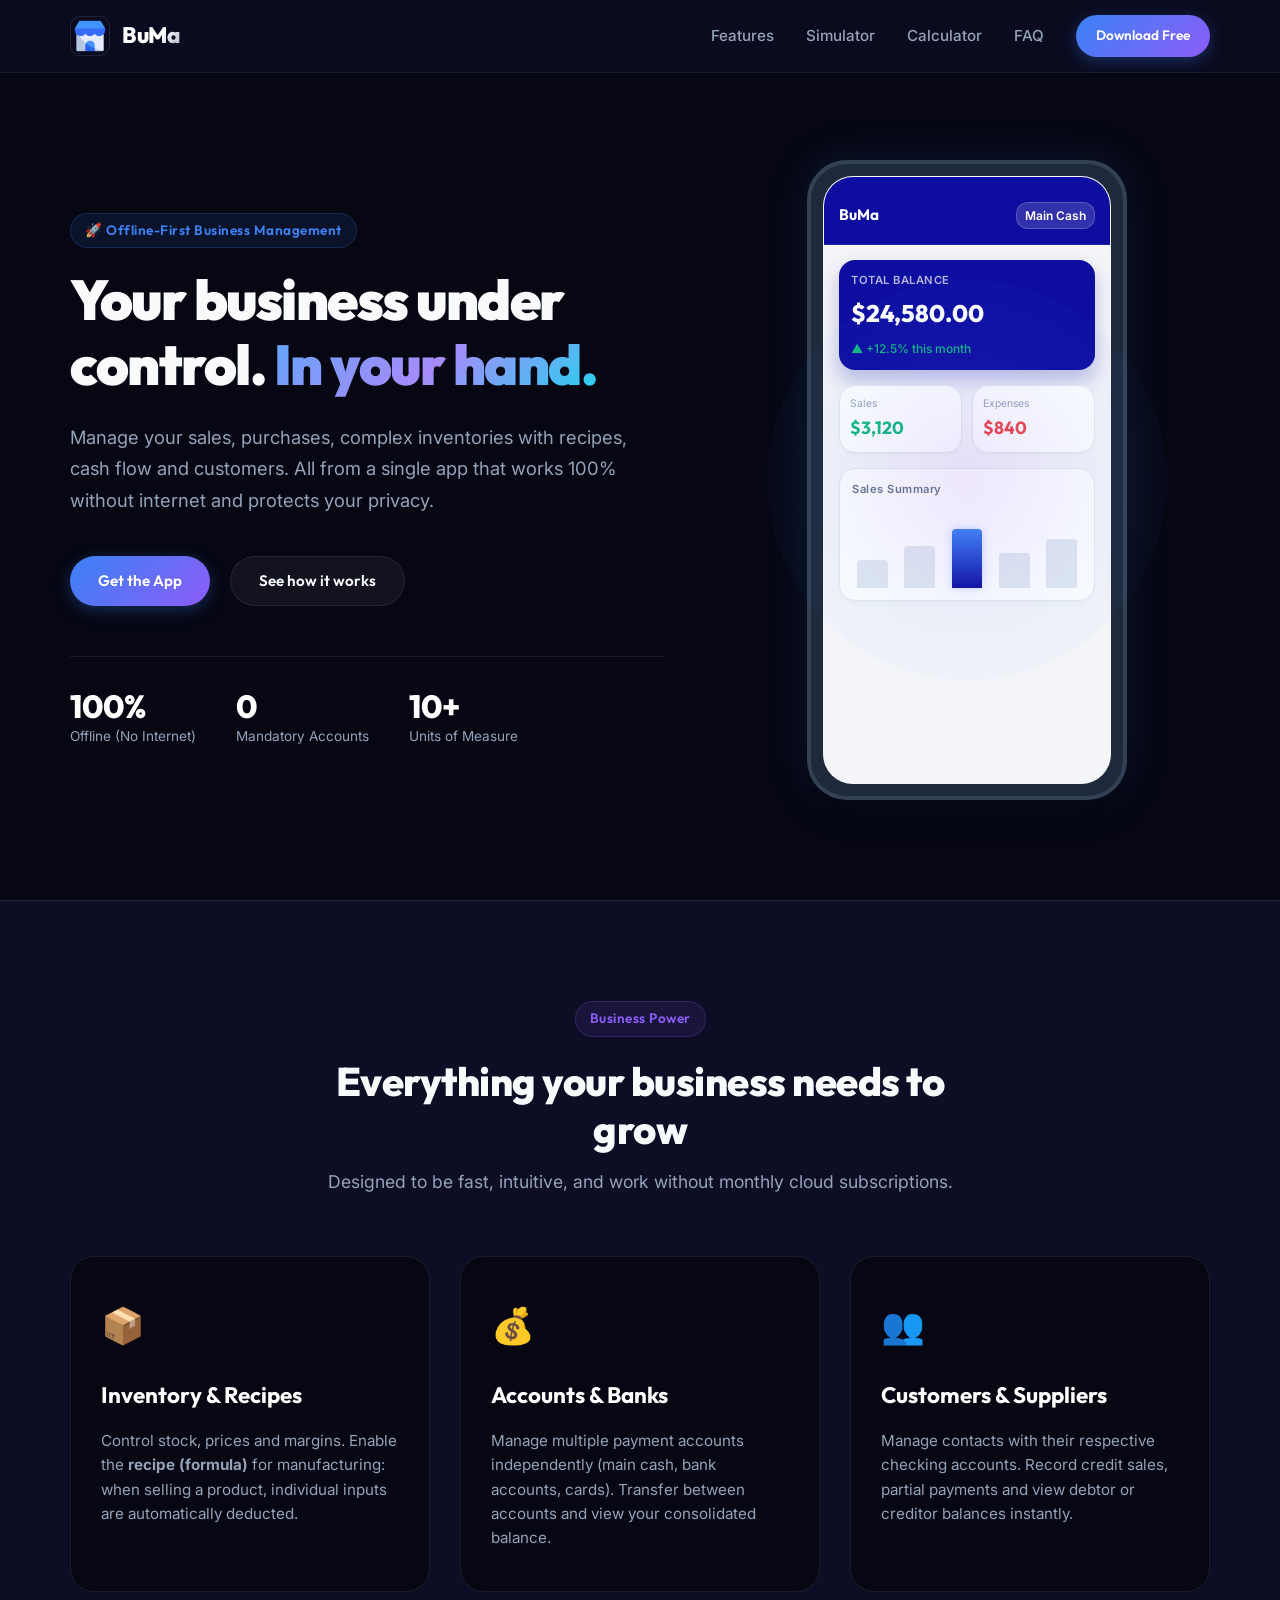
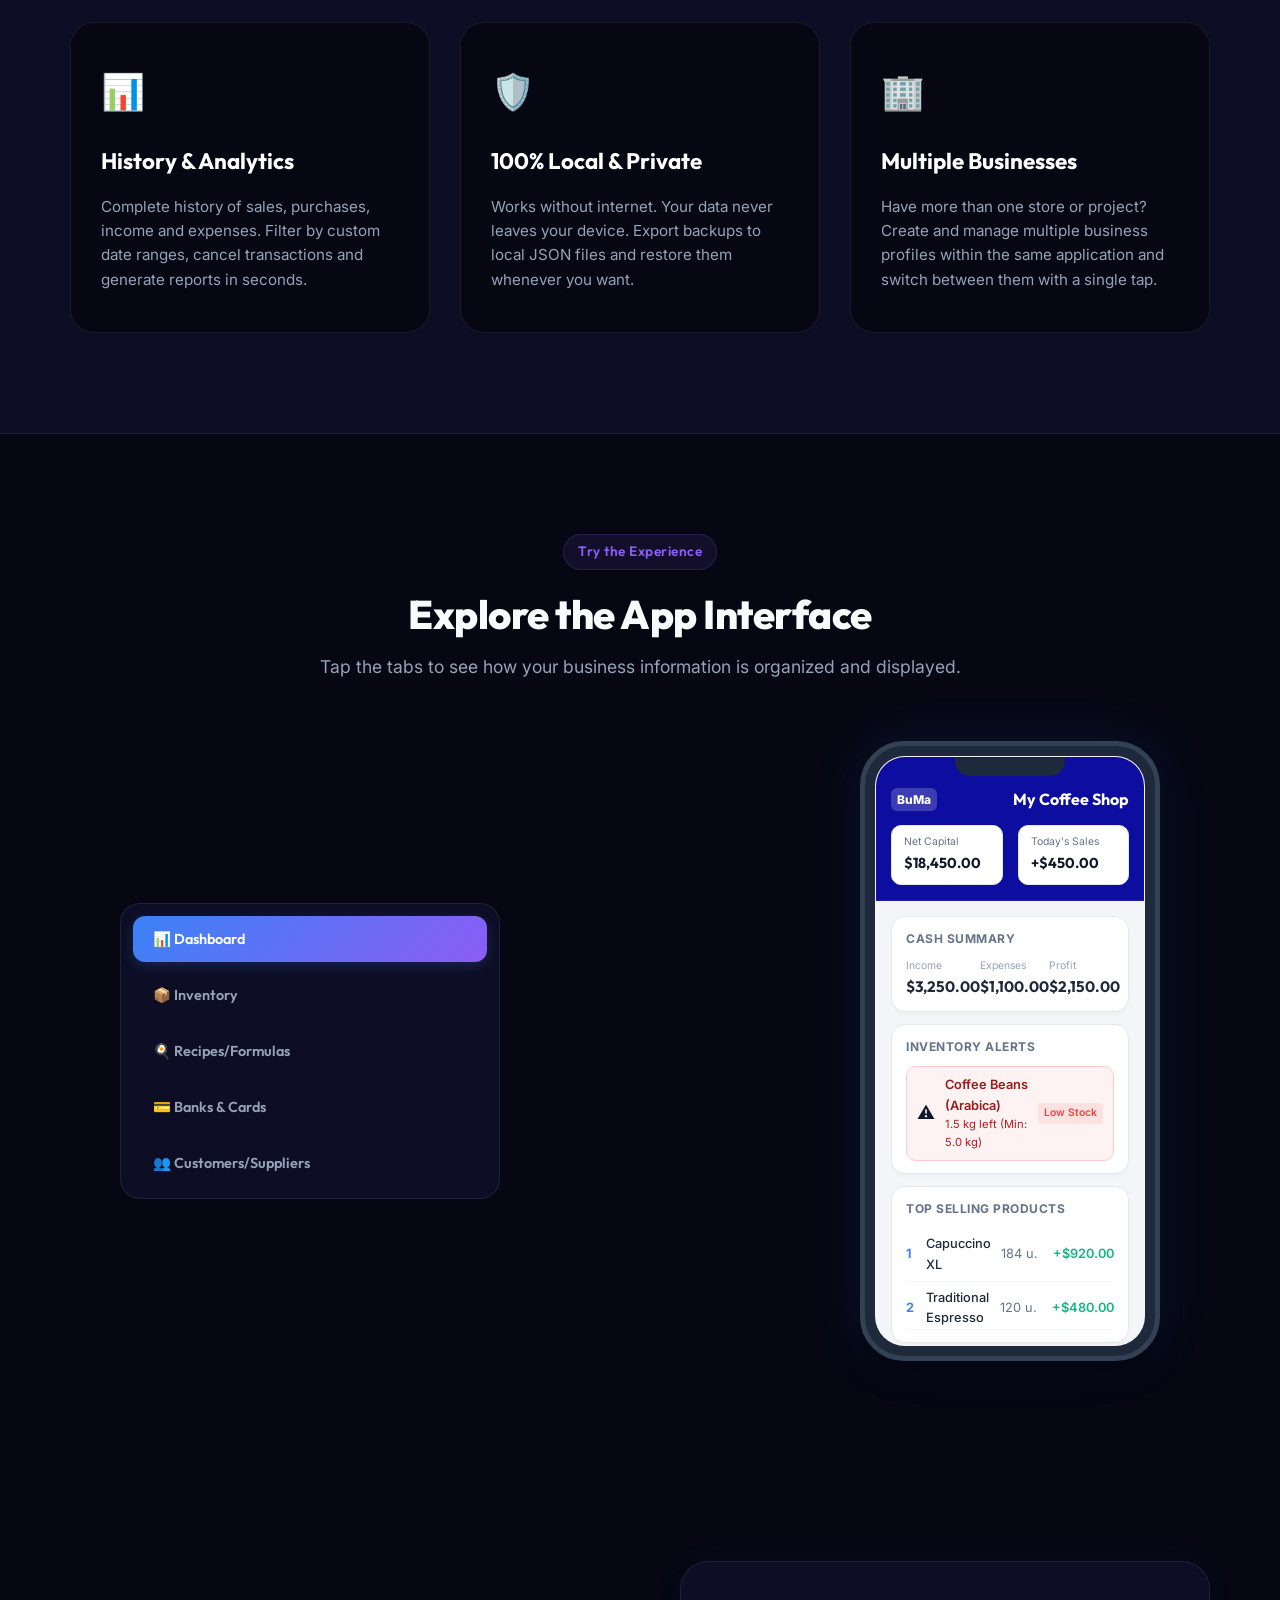
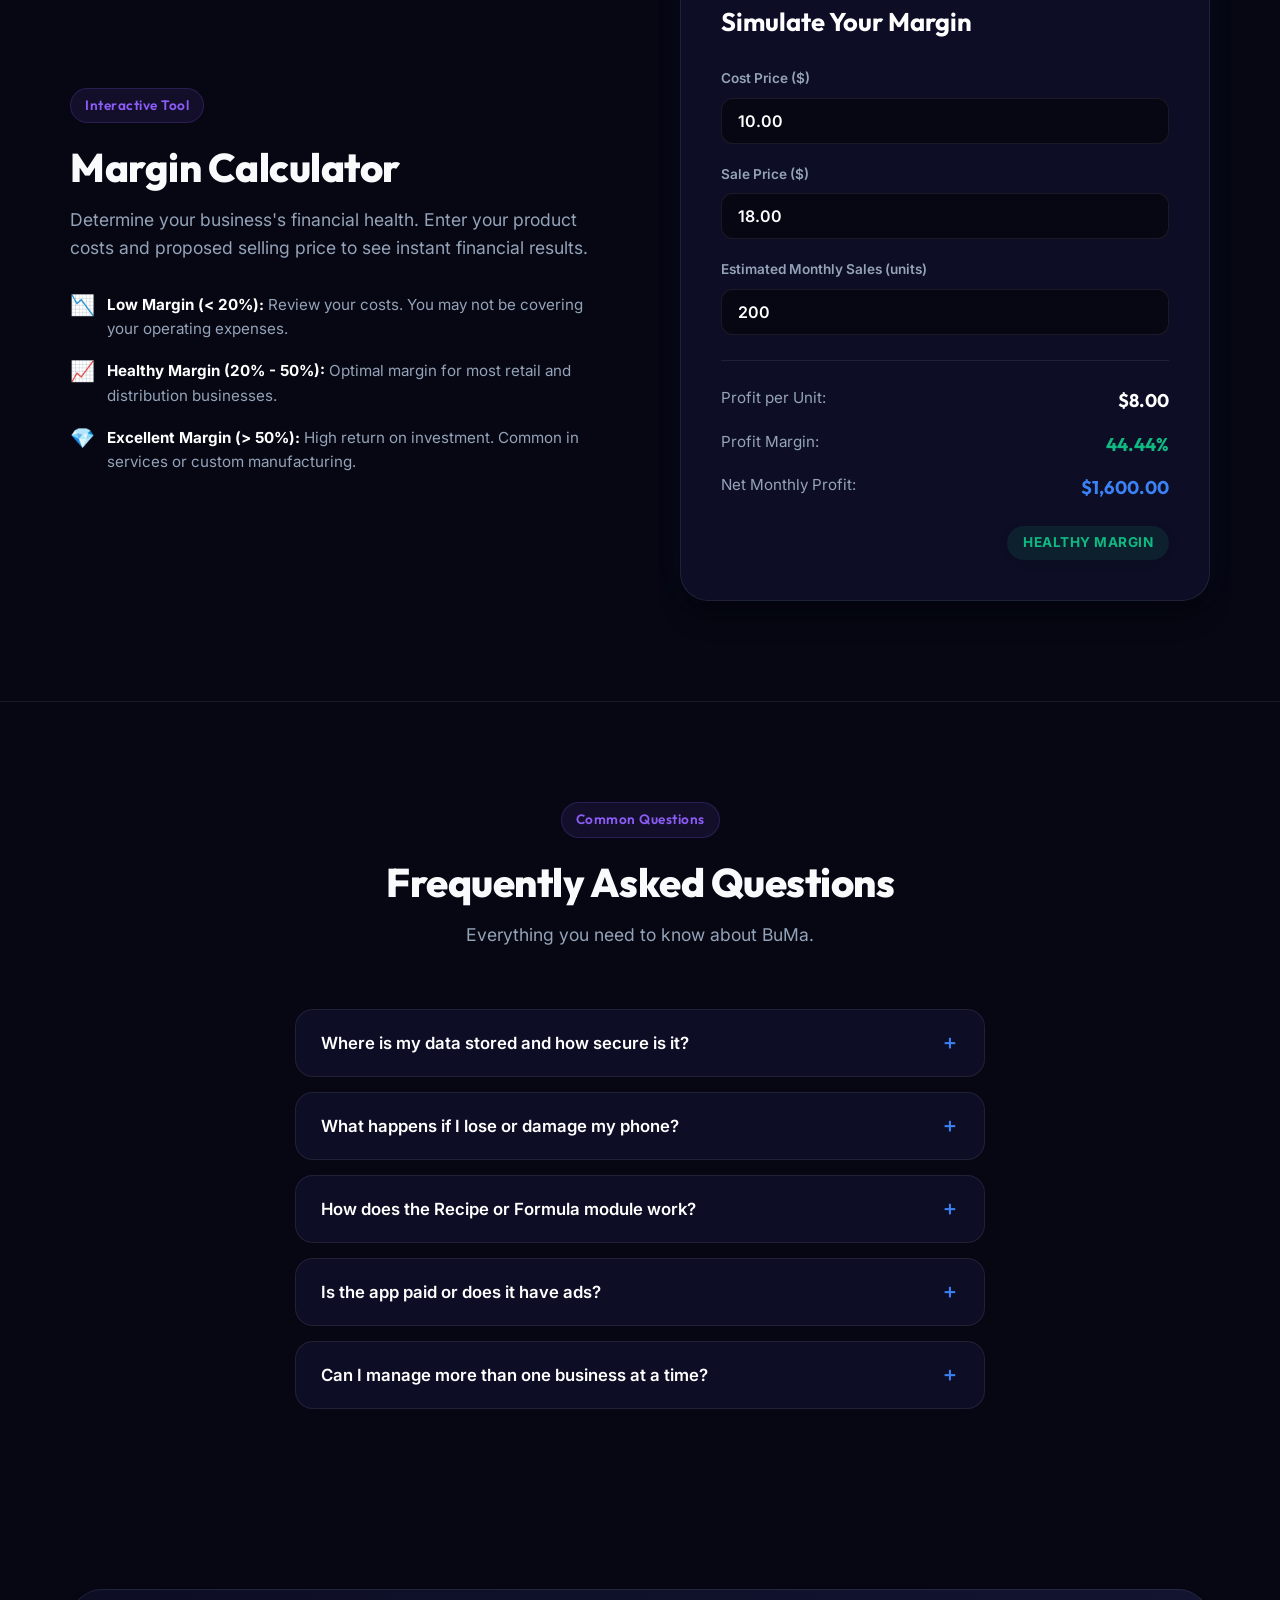
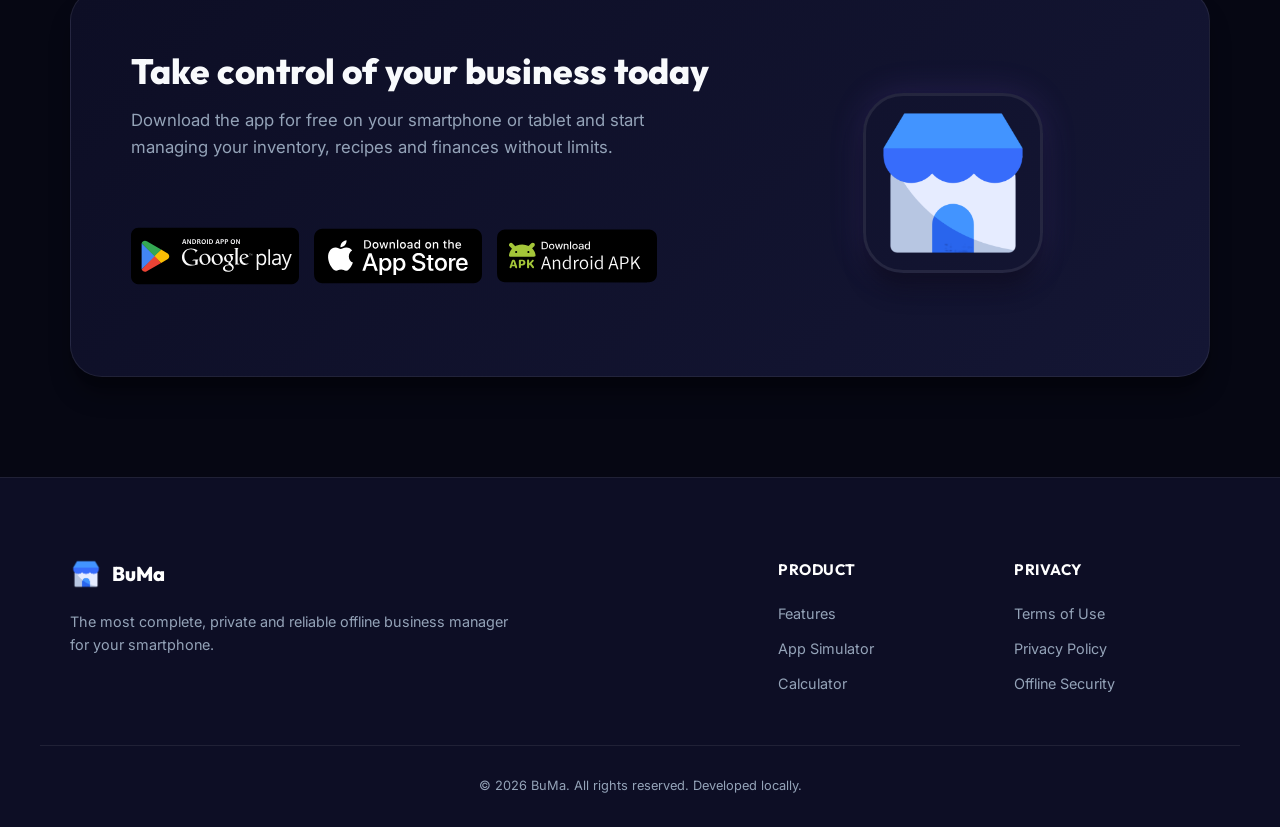
==== index.html @ 311d4275 "buma landing page" ====
<!DOCTYPE html>
<html lang="en">
<head>
    <meta charset="UTF-8">
    <meta name="viewport" content="width=device-width, initial-scale=1.0">
    <title>BuMa - Inventory, Recipes & Finance Management Offline</title>
    <meta name="description" content="Manage your business intelligently and 100% offline. Control inventory with recipes, cash flow, bank accounts, customers and suppliers without internet with BuMa.">
    <meta name="keywords" content="business manager, inventory control, manufacturing recipes, SME finance, offline stock control, sales app, buma, buma app">

    <!-- Open Graph / Facebook -->
    <meta property="og:type" content="website">
    <meta property="og:title" content="BuMa - Inventory, Recipes & Finance Management Offline">
    <meta property="og:description" content="Manage your business intelligently and 100% offline. Control your inventory with manufacturing recipes, cash flow, banks and checking accounts all in one place with BuMa.">
    <meta property="og:image" content="assets/app_icon.png">

    <!-- Twitter -->
    <meta property="twitter:card" content="summary_large_image">
    <meta property="twitter:title" content="BuMa - Inventory, Recipes & Finance Management Offline">
    <meta property="twitter:description" content="Manage your business intelligently and 100% offline. Control your inventory with manufacturing recipes, cash flow, banks and checking accounts all in one place with BuMa.">
    <meta property="twitter:image" content="assets/app_icon.png">

    <!-- Google Fonts -->
    <link rel="preconnect" href="https://fonts.googleapis.com">
    <link rel="preconnect" href="https://fonts.gstatic.com" crossorigin>
    <link href="https://fonts.googleapis.com/css2?family=Inter:wght@300;400;500;600;700&family=Outfit:wght@400;500;600;700;800&display=swap" rel="stylesheet">

    <!-- CSS -->
    <link rel="stylesheet" href="styles.css">
</head>
<body>
    <!-- Navbar -->
    <header class="navbar" id="navbar">
        <div class="navbar-container">
            <a href="#" class="navbar-logo" id="nav-logo">
                <img src="assets/app_icon.png" alt="BuMa Logo" class="logo-img">
                <span class="logo-text">BuMa</span>
            </a>

            <button class="menu-toggle" id="menu-toggle" aria-label="Open navigation menu">
                <span class="bar"></span>
                <span class="bar"></span>
                <span class="bar"></span>
            </button>

            <nav class="nav-menu" id="nav-menu">
                <a href="#features" class="nav-link">Features</a>
                <a href="#simulator" class="nav-link">Simulator</a>
                <a href="#calculator" class="nav-link">Calculator</a>
                <a href="#faq" class="nav-link">FAQ</a>
                <a href="#download" class="btn btn-primary nav-cta">Download Free</a>
            </nav>
        </div>
    </header>

    <main>
        <!-- Hero Section -->
        <section class="hero" id="hero">
            <div class="hero-container">
                <div class="hero-content">
                    <span class="badge">🚀 Offline-First Business Management</span>
                    <h1 class="hero-title">Your business under control. <span class="gradient-text">In your hand.</span></h1>
                    <p class="hero-description">
                        Manage your sales, purchases, complex inventories with recipes, cash flow and customers. All from a single app that works 100% without internet and protects your privacy.
                    </p>
                    <div class="hero-ctas">
                        <a href="#download" class="btn btn-primary">Get the App</a>
                        <a href="#simulator" class="btn btn-secondary">See how it works</a>
                    </div>
                    <div class="hero-stats">
                        <div class="stat-item">
                            <span class="stat-number">100%</span>
                            <span class="stat-label">Offline (No Internet)</span>
                        </div>
                        <div class="stat-item">
                            <span class="stat-number">0</span>
                            <span class="stat-label">Mandatory Accounts</span>
                        </div>
                        <div class="stat-item">
                            <span class="stat-number">10+</span>
                            <span class="stat-label">Units of Measure</span>
                        </div>
                    </div>
                </div>

                <div class="hero-visual">
                    <div class="phone-mockup-wrapper">
                        <div class="phone-mockup">
                            <div class="phone-screen">
                                <div class="phone-header">
                                    <span class="phone-title">BuMa</span>
                                    <div class="phone-user-badge">Main Cash</div>
                                </div>
                                <div class="phone-content-preview">
                                    <div class="mock-card mock-balance-card">
                                        <span class="mock-card-label">TOTAL BALANCE</span>
                                        <span class="mock-card-value">$24,580.00</span>
                                        <div class="mock-trend positive">▲ +12.5% this month</div>
                                    </div>
                                    <div class="mock-grid-2">
                                        <div class="mock-card mini-card">
                                            <span class="mini-label">Sales</span>
                                            <span class="mini-val text-green">$3,120</span>
                                        </div>
                                        <div class="mock-card mini-card">
                                            <span class="mini-label">Expenses</span>
                                            <span class="mini-val text-red">$840</span>
                                        </div>
                                    </div>
                                    <div class="mock-card mock-chart-card">
                                        <span class="mock-card-label">Sales Summary</span>
                                        <div class="mock-chart-bars">
                                            <div class="bar-col" style="height: 40%"></div>
                                            <div class="bar-col" style="height: 60%"></div>
                                            <div class="bar-col active" style="height: 85%"></div>
                                            <div class="bar-col" style="height: 50%"></div>
                                            <div class="bar-col" style="height: 70%"></div>
                                        </div>
                                    </div>
                                </div>
                            </div>
                        </div>
                        <div class="glowing-orb"></div>
                    </div>
                </div>
            </div>
        </section>

        <!-- Features Grid Section -->
        <section class="features" id="features">
            <div class="section-header">
                <span class="badge-alt">Business Power</span>
                <h2 class="section-title">Everything your business needs to grow</h2>
                <p class="section-subtitle">Designed to be fast, intuitive, and work without monthly cloud subscriptions.</p>
            </div>

            <div class="features-grid">
                <!-- Card 1: Inventory & Recipes -->
                <div class="feature-card" id="feat-inventory">
                    <div class="feature-icon">📦</div>
                    <h3 class="feature-card-title">Inventory & Recipes</h3>
                    <p class="feature-card-text">
                        Control stock, prices and margins. Enable the <strong>recipe (formula)</strong> for manufacturing: when selling a product, individual inputs are automatically deducted.
                    </p>
                </div>

                <!-- Card 2: Accounts & Banks -->
                <div class="feature-card" id="feat-finance">
                    <div class="feature-icon">💰</div>
                    <h3 class="feature-card-title">Accounts & Banks</h3>
                    <p class="feature-card-text">
                        Manage multiple payment accounts independently (main cash, bank accounts, cards). Transfer between accounts and view your consolidated balance.
                    </p>
                </div>

                <!-- Card 3: Customers & Suppliers -->
                <div class="feature-card" id="feat-contacts">
                    <div class="feature-icon">👥</div>
                    <h3 class="feature-card-title">Customers & Suppliers</h3>
                    <p class="feature-card-text">
                        Manage contacts with their respective checking accounts. Record credit sales, partial payments and view debtor or creditor balances instantly.
                    </p>
                </div>

                <!-- Card 4: History & Reports -->
                <div class="feature-card" id="feat-history">
                    <div class="feature-icon">📊</div>
                    <h3 class="feature-card-title">History & Analytics</h3>
                    <p class="feature-card-text">
                        Complete history of sales, purchases, income and expenses. Filter by custom date ranges, cancel transactions and generate reports in seconds.
                    </p>
                </div>

                <!-- Card 5: Offline-First -->
                <div class="feature-card" id="feat-offline">
                    <div class="feature-icon">🛡️</div>
                    <h3 class="feature-card-title">100% Local & Private</h3>
                    <p class="feature-card-text">
                        Works without internet. Your data never leaves your device. Export backups to local JSON files and restore them whenever you want.
                    </p>
                </div>

                <!-- Card 6: Multi-Business -->
                <div class="feature-card" id="feat-multibusiness">
                    <div class="feature-icon">🏢</div>
                    <h3 class="feature-card-title">Multiple Businesses</h3>
                    <p class="feature-card-text">
                        Have more than one store or project? Create and manage multiple business profiles within the same application and switch between them with a single tap.
                    </p>
                </div>
            </div>
        </section>

        <!-- Interactive App Simulator Section -->
        <section class="simulator-section" id="simulator">
            <div class="section-header">
                <span class="badge-alt">Try the Experience</span>
                <h2 class="section-title">Explore the App Interface</h2>
                <p class="section-subtitle">Tap the tabs to see how your business information is organized and displayed.</p>
            </div>

            <div class="simulator-container">
                <!-- Tabs Selector -->
                <div class="simulator-tabs" role="tablist" aria-label="App screens">
                    <button class="tab-btn active" id="tab-dashboard" role="tab" aria-selected="true" aria-controls="panel-dashboard">
                        📊 Dashboard
                    </button>
                    <button class="tab-btn" id="tab-inventory" role="tab" aria-selected="false" aria-controls="panel-inventory">
                        📦 Inventory
                    </button>
                    <button class="tab-btn" id="tab-recipes" role="tab" aria-selected="false" aria-controls="panel-recipes">
                        🍳 Recipes/Formulas
                    </button>
                    <button class="tab-btn" id="tab-accounts" role="tab" aria-selected="false" aria-controls="panel-accounts">
                        💳 Banks & Cards
                    </button>
                    <button class="tab-btn" id="tab-contacts" role="tab" aria-selected="false" aria-controls="panel-contacts">
                        👥 Customers/Suppliers
                    </button>
                </div>

                <!-- Simulated Device Screen -->
                <div class="simulator-display">
                    <div class="device-notch"></div>
                    <div class="device-body">
                        <!-- Panel Dashboard -->
                        <div class="sim-panel active" id="panel-dashboard" role="tabpanel" aria-labelledby="tab-dashboard">
                            <div class="app-screen-header">
                                <div class="header-top">
                                    <span class="app-logo-mini">BuMa</span>
                                    <span class="app-title-main">My Coffee Shop</span>
                                </div>
                                <div class="quick-stats-row">
                                    <div class="quick-stat">
                                        <span class="q-label">Net Capital</span>
                                        <span class="q-val">$18,450.00</span>
                                    </div>
                                    <div class="quick-stat">
                                        <span class="q-label">Today's Sales</span>
                                        <span class="q-val text-green">+$450.00</span>
                                    </div>
                                </div>
                            </div>
                            <div class="app-screen-body">
                                <div class="app-card">
                                    <h4 class="app-card-title">Cash Summary</h4>
                                    <div class="financial-summary-row">
                                        <div class="fin-item">
                                            <span class="fin-lbl">Income</span>
                                            <span class="fin-val text-green">$3,250.00</span>
                                        </div>
                                        <div class="fin-item">
                                            <span class="fin-lbl">Expenses</span>
                                            <span class="fin-val text-red">$1,100.00</span>
                                        </div>
                                        <div class="fin-item">
                                            <span class="fin-lbl">Profit</span>
                                            <span class="fin-val text-blue">$2,150.00</span>
                                        </div>
                                    </div>
                                </div>
                                <div class="app-card">
                                    <h4 class="app-card-title">Inventory Alerts</h4>
                                    <div class="alert-list-item warning">
                                        <span class="alert-indicator">⚠️</span>
                                        <div class="alert-details">
                                            <span class="alert-name">Coffee Beans (Arabica)</span>
                                            <span class="alert-desc">1.5 kg left (Min: 5.0 kg)</span>
                                        </div>
                                        <span class="badge-red">Low Stock</span>
                                    </div>
                                </div>
                                <div class="app-card">
                                    <h4 class="app-card-title">Top Selling Products</h4>
                                    <div class="top-product-row">
                                        <span class="prod-position">1</span>
                                        <span class="prod-name">Capuccino XL</span>
                                        <span class="prod-sales">184 u.</span>
                                        <span class="prod-profit text-green">+$920.00</span>
                                    </div>
                                    <div class="top-product-row">
                                        <span class="prod-position">2</span>
                                        <span class="prod-name">Traditional Espresso</span>
                                        <span class="prod-sales">120 u.</span>
                                        <span class="prod-profit text-green">+$480.00</span>
                                    </div>
                                </div>
                            </div>
                        </div>

                        <!-- Panel Inventory -->
                        <div class="sim-panel" id="panel-inventory" role="tabpanel" aria-labelledby="tab-inventory">
                            <div class="app-screen-header">
                                <div class="header-top">
                                    <span class="app-title-main">Product Inventory</span>
                                    <span class="btn-app-action">+ New</span>
                                </div>
                                <div class="search-bar-mock">
                                    <span>🔍 Search products, categories...</span>
                                </div>
                            </div>
                            <div class="app-screen-body">
                                <div class="inventory-item-card">
                                    <div class="item-main-info">
                                        <span class="item-name">Italian Capuccino</span>
                                        <span class="item-sku">SKU: CAP-003</span>
                                    </div>
                                    <div class="item-pricing-row">
                                        <div>
                                            <span class="lbl-small">Cost</span>
                                            <span class="val-bold">$1.20</span>
                                        </div>
                                        <div>
                                            <span class="lbl-small">Sell</span>
                                            <span class="val-bold text-green">$3.50</span>
                                        </div>
                                        <div>
                                            <span class="lbl-small">Stock</span>
                                            <span class="val-bold">45 u.</span>
                                        </div>
                                        <span class="margin-badge margin-healthy">Margin: 65%</span>
                                    </div>
                                </div>

                                <div class="inventory-item-card">
                                    <div class="item-main-info">
                                        <span class="item-name">Chocolate Cake</span>
                                        <span class="item-sku">SKU: PST-012</span>
                                    </div>
                                    <div class="item-pricing-row">
                                        <div>
                                            <span class="lbl-small">Cost</span>
                                            <span class="val-bold">$2.50</span>
                                        </div>
                                        <div>
                                            <span class="lbl-small">Sell</span>
                                            <span class="val-bold text-green">$5.00</span>
                                        </div>
                                        <div>
                                            <span class="lbl-small">Stock</span>
                                            <span class="val-bold">12 u.</span>
                                        </div>
                                        <span class="margin-badge margin-healthy">Margin: 50%</span>
                                    </div>
                                </div>

                                <div class="inventory-item-card">
                                    <div class="item-main-info">
                                        <span class="item-name">Americano Coffee</span>
                                        <span class="item-sku">SKU: AM-001</span>
                                    </div>
                                    <div class="item-pricing-row">
                                        <div>
                                            <span class="lbl-small">Cost</span>
                                            <span class="val-bold">$0.60</span>
                                        </div>
                                        <div>
                                            <span class="lbl-small">Sell</span>
                                            <span class="val-bold text-green">$2.00</span>
                                        </div>
                                        <div>
                                            <span class="lbl-small">Stock</span>
                                            <span class="val-bold">90 u.</span>
                                        </div>
                                        <span class="margin-badge margin-healthy">Margin: 70%</span>
                                    </div>
                                </div>
                            </div>
                        </div>

                        <!-- Panel Recipes -->
                        <div class="sim-panel" id="panel-recipes" role="tabpanel" aria-labelledby="tab-recipes">
                            <div class="app-screen-header">
                                <div class="header-top">
                                    <span class="app-title-main">Recipe: Capuccino</span>
                                    <span class="btn-app-action">Edit</span>
                                </div>
                                <p class="header-subtitle-mock">Manufacturing recipe components (automatic deduction)</p>
                            </div>
                            <div class="app-screen-body">
                                <div class="recipe-cost-summary">
                                    <span class="cost-summary-lbl">CALCULATED COST</span>
                                    <span class="cost-summary-val">$1.20 / unit</span>
                                </div>

                                <h5 class="section-divider-mock">INGREDIENTS / COMPONENTS</h5>

                                <div class="component-list-item">
                                    <div class="component-info">
                                        <span class="comp-name">Coffee Beans (Arabica)</span>
                                        <span class="comp-qty">0.015 kg</span>
                                    </div>
                                    <span class="comp-cost">$0.30</span>
                                </div>

                                <div class="component-list-item">
                                    <div class="component-info">
                                        <span class="comp-name">Whole Milk</span>
                                        <span class="comp-qty">0.150 Liter</span>
                                    </div>
                                    <span class="comp-cost">$0.25</span>
                                </div>

                                <div class="component-list-item">
                                    <div class="component-info">
                                        <span class="comp-name">Disposable Cup + Lid</span>
                                        <span class="comp-qty">1.0 Unit</span>
                                    </div>
                                    <span class="comp-cost">$0.45</span>
                                </div>

                                <div class="component-list-item">
                                    <div class="component-info">
                                        <span class="comp-name">Sugar Packets</span>
                                        <span class="comp-qty">2.0 Units</span>
                                    </div>
                                    <span class="comp-cost">$0.20</span>
                                </div>

                                <p class="recipe-tip-mock">💡 When selling 1 Capuccino, coffee stock is reduced by 15g and milk by 150ml automatically in the inventory.</p>
                            </div>
                        </div>

                        <!-- Panel Accounts -->
                        <div class="sim-panel" id="panel-accounts" role="tabpanel" aria-labelledby="tab-accounts">
                            <div class="app-screen-header">
                                <div class="header-top">
                                    <span class="app-title-main">Banks & Cash</span>
                                    <span class="btn-app-action">+ Add</span>
                                </div>
                            </div>
                            <div class="app-screen-body">
                                <div class="account-card">
                                    <div class="account-card-header">
                                        <span class="acc-name">💸 Main Petty Cash</span>
                                        <span class="acc-tag">Cash</span>
                                    </div>
                                    <span class="acc-balance">$4,850.00</span>
                                    <p class="acc-details">Business base currency. Physical money.</p>
                                </div>

                                <div class="account-card bg-glass-blue">
                                    <div class="account-card-header">
                                        <span class="acc-name">🏦 BCP Checking Account</span>
                                        <span class="acc-tag">Bank</span>
                                    </div>
                                    <span class="acc-balance">$10,400.00</span>
                                    <p class="acc-details">No.: ************4567 • Available</p>
                                </div>

                                <div class="account-card bg-glass-purple">
                                    <div class="account-card-header">
                                        <span class="acc-name">💳 BBVA Credit Card</span>
                                        <span class="acc-tag">Card</span>
                                    </div>
                                    <span class="acc-balance text-red">-$1,200.00</span>
                                    <p class="acc-details">Used credit. Next payment: July 5th.</p>
                                </div>
                            </div>
                        </div>

                        <!-- Panel Contacts -->
                        <div class="sim-panel" id="panel-contacts" role="tabpanel" aria-labelledby="tab-contacts">
                            <div class="app-screen-header">
                                <div class="header-top">
                                    <span class="app-title-main">Customers & Suppliers</span>
                                    <span class="btn-app-action">+ New</span>
                                </div>
                                <div class="search-bar-mock">
                                    <span>🔍 Search contact...</span>
                                </div>
                            </div>
                            <div class="app-screen-body">
                                <div class="contact-list-card">
                                    <div class="contact-header">
                                        <span class="c-avatar">JP</span>
                                        <div class="c-info">
                                            <span class="c-name">Juan Perez (Distributor)</span>
                                            <span class="c-type">Supplier</span>
                                        </div>
                                    </div>
                                    <div class="contact-balance-row">
                                        <span class="c-balance-lbl">We owe (Payable):</span>
                                        <span class="c-balance-val text-red">$650.00</span>
                                    </div>
                                </div>

                                <div class="contact-list-card">
                                    <div class="contact-header">
                                        <span class="c-avatar">MG</span>
                                        <div class="c-info">
                                            <span class="c-name">Maria Gomez</span>
                                            <span class="c-type">Customer</span>
                                        </div>
                                    </div>
                                    <div class="contact-balance-row">
                                        <span class="c-balance-lbl">They owe (Receivable):</span>
                                        <span class="c-balance-val text-green">$120.00</span>
                                    </div>
                                </div>

                                <div class="contact-list-card">
                                    <div class="contact-header">
                                        <span class="c-avatar">CO</span>
                                        <div class="c-info">
                                            <span class="c-name">Organic Coffee Inc.</span>
                                            <span class="c-type">Supplier</span>
                                        </div>
                                    </div>
                                    <div class="contact-balance-row">
                                        <span class="c-balance-lbl">Balance up to date:</span>
                                        <span class="c-balance-val text-muted">$0.00</span>
                                    </div>
                                </div>
                            </div>
                        </div>
                    </div>
                </div>
            </div>
        </section>

        <!-- Interactive Profit & Margin Calculator Section -->
        <section class="calculator-section" id="calculator">
            <div class="calculator-wrapper">
                <div class="calculator-info">
                    <span class="badge-alt">Interactive Tool</span>
                    <h2 class="section-title">Margin Calculator</h2>
                    <p class="section-description">
                        Determine your business's financial health. Enter your product costs and proposed selling price to see instant financial results.
                    </p>
                    <div class="calc-guide">
                        <div class="guide-item">
                            <span class="guide-bullet">📉</span>
                            <p><strong>Low Margin (&lt; 20%):</strong> Review your costs. You may not be covering your operating expenses.</p>
                        </div>
                        <div class="guide-item">
                            <span class="guide-bullet">📈</span>
                            <p><strong>Healthy Margin (20% - 50%):</strong> Optimal margin for most retail and distribution businesses.</p>
                        </div>
                        <div class="guide-item">
                            <span class="guide-bullet">💎</span>
                            <p><strong>Excellent Margin (&gt; 50%):</strong> High return on investment. Common in services or custom manufacturing.</p>
                        </div>
                    </div>
                </div>

                <div class="calculator-card" id="interactive-calculator">
                    <h3 class="calc-title">Simulate Your Margin</h3>

                    <div class="form-group">
                        <label for="cost-price">Cost Price ($)</label>
                        <input type="number" id="cost-price" value="10.00" min="0" step="0.50" aria-label="Cost Price">
                    </div>

                    <div class="form-group">
                        <label for="sale-price">Sale Price ($)</label>
                        <input type="number" id="sale-price" value="18.00" min="0" step="0.50" aria-label="Sale Price">
                    </div>

                    <div class="form-group">
                        <label for="volume-sales">Estimated Monthly Sales (units)</label>
                        <input type="number" id="volume-sales" value="200" min="1" aria-label="Estimated Monthly Sales">
                    </div>

                    <div class="calc-divider"></div>

                    <div class="calc-results">
                        <div class="result-row">
                            <span class="result-label">Profit per Unit:</span>
                            <span class="result-value" id="unit-profit">$8.00</span>
                        </div>
                        <div class="result-row">
                            <span class="result-label">Profit Margin:</span>
                            <span class="result-value text-green" id="profit-margin">44.44%</span>
                        </div>
                        <div class="result-row">
                            <span class="result-label">Net Monthly Profit:</span>
                            <span class="result-value text-blue" id="monthly-profit">$1,600.00</span>
                        </div>
                        <div class="result-status-wrapper">
                            <span class="status-badge margin-healthy" id="margin-status">Healthy</span>
                        </div>
                    </div>
                </div>
            </div>
        </section>

        <!-- FAQ Section -->
        <section class="faq-section" id="faq">
            <div class="section-header">
                <span class="badge-alt">Common Questions</span>
                <h2 class="section-title">Frequently Asked Questions</h2>
                <p class="section-subtitle">Everything you need to know about BuMa.</p>
            </div>

            <div class="faq-container">
                <div class="faq-item" id="faq-1">
                    <button class="faq-trigger" aria-expanded="false" aria-controls="faq-answer-1">
                        <span>Where is my data stored and how secure is it?</span>
                        <span class="faq-icon">＋</span>
                    </button>
                    <div class="faq-answer" id="faq-answer-1" hidden>
                        <p>Your data is stored locally and encrypted in your device's internal database. As a 100% offline-first app, we do not sync data to the cloud. This means no one else has access to your financial or inventory information.</p>
                    </div>
                </div>

                <div class="faq-item" id="faq-2">
                    <button class="faq-trigger" aria-expanded="false" aria-controls="faq-answer-2">
                        <span>What happens if I lose or damage my phone?</span>
                        <span class="faq-icon">＋</span>
                    </button>
                    <div class="faq-answer" id="faq-answer-2" hidden>
                        <p>The app includes a <strong>Data Backup</strong> module. We recommend periodically exporting your database as a secure JSON file (you can email it to yourself, save it to Google Drive, or store it on your computer). If you switch devices, just install the app again and import that JSON file to restore all your information.</p>
                    </div>
                </div>

                <div class="faq-item" id="faq-3">
                    <button class="faq-trigger" aria-expanded="false" aria-controls="faq-answer-3">
                        <span>How does the Recipe or Formula module work?</span>
                        <span class="faq-icon">＋</span>
                    </button>
                    <div class="faq-answer" id="faq-answer-3" hidden>
                        <p>This feature is ideal if you manufacture your own products (like cakes, brewed coffee, or crafts). You can create a finished product and associate a "Recipe" detailing its constituent inputs (e.g., grams of flour, packaging, etc.). When selling the finished product, the app will automatically deduct the exact proportions of the linked inputs from your inventory.</p>
                    </div>
                </div>

                <div class="faq-item" id="faq-4">
                    <button class="faq-trigger" aria-expanded="false" aria-controls="faq-answer-4">
                        <span>Is the app paid or does it have ads?</span>
                        <span class="faq-icon">＋</span>
                    </button>
                    <div class="faq-answer" id="faq-answer-4" hidden>
                        <p>The basic local management app is free but contains banner ads that help us maintain development. We believe in empowering micro-entrepreneurs with high quality tools without imposing costly monthly subscriptions.</p>
                    </div>
                </div>

                <div class="faq-item" id="faq-5">
                    <button class="faq-trigger" aria-expanded="false" aria-controls="faq-answer-5">
                        <span>Can I manage more than one business at a time?</span>
                        <span class="faq-icon">＋</span>
                    </button>
                    <div class="faq-answer" id="faq-answer-5" hidden>
                        <p>Yes! The app includes multi-business support. In the settings menu you can add new businesses (each with their own currency, country and taxes) and switch between them instantly without mixing transactions or inventories.</p>
                    </div>
                </div>
            </div>
        </section>

        <!-- Call to Action Section -->
        <section class="cta-banner-section" id="download">
            <div class="cta-banner">
                <div class="cta-banner-content">
                    <h2 class="cta-title">Take control of your business today</h2>
                    <p class="cta-desc">Download the app for free on your smartphone or tablet and start managing your inventory, recipes and finances without limits.</p>
                    <div class="download-badge-row">
                        <!-- Play Store Button -->
                        <a href="#" class="download-badge" id="btn-play-store">
                            <img src="assets/google.svg" alt="Google Play" class="badge-svg-icon">
                        </a>
                        <!-- App Store Button -->
                        <a href="#" class="download-badge" id="btn-app-store">
                            <img src="assets/apple.svg" alt="App Store" class="badge-svg-icon">
                        </a>
                        <!-- APK Direct Button -->
                        <a href="#" class="download-badge" id="btn-apk">
                            <img src="assets/apk.svg" alt="Direct APK" class="badge-svg-icon">
                        </a>
                    </div>
                </div>
                <div class="cta-banner-decor">
                    <img src="assets/app_icon.png" alt="BuMa App Icon" class="decor-icon-floating">
                </div>
            </div>
        </section>
    </main>

    <!-- Footer -->
    <footer class="footer">
        <div class="footer-container">
            <div class="footer-brand">
                <div class="footer-logo">
                    <img src="assets/app_icon.png" alt="BuMa Logo" class="logo-img-small">
                    <span>BuMa</span>
                </div>
                <p class="footer-tagline">The most complete, private and reliable offline business manager for your smartphone.</p>
            </div>

            <div class="footer-links-group">
                <div class="footer-col">
                    <span class="footer-col-title">Product</span>
                    <a href="#features">Features</a>
                    <a href="#simulator">App Simulator</a>
                    <a href="#calculator">Calculator</a>
                </div>
                <div class="footer-col">
                    <span class="footer-col-title">Privacy</span>
                    <a href="terms.html">Terms of Use</a>
                    <a href="privacy.html">Privacy Policy</a>
                    <a href="index.html#faq">Offline Security</a>
                </div>
            </div>
        </div>
        <div class="footer-bottom">
            <p>&copy; 2026 BuMa. All rights reserved. Developed locally.</p>
        </div>
    </footer>

    <!-- Scripts -->
    <script src="app.js"></script>
</body>
</html>
---- styles.css ----
/* Variables & Base System */
:root {
    --bg-primary: #060713;
    --bg-secondary: #0d0e25;
    --bg-tertiary: #141634;
    --accent-blue: #3b82f6;
    --accent-navy: #0d0da0;
    --accent-purple: #8b5cf6;
    --accent-cyan: #06b6d4;
    --text-main: #f8fafc;
    --text-muted: #94a3b8;
    --text-dark: #0f172a;
    --border-color: rgba(255, 255, 255, 0.08);
    --border-active: rgba(59, 130, 246, 0.4);
    --glass-bg: rgba(13, 14, 37, 0.75);
    --glass-border: rgba(255, 255, 255, 0.06);
    --shadow-sm: 0 4px 6px -1px rgba(0, 0, 0, 0.1), 0 2px 4px -1px rgba(0, 0, 0, 0.06);
    --shadow-md: 0 10px 15px -3px rgba(0, 0, 0, 0.3), 0 4px 6px -2px rgba(0, 0, 0, 0.05);
    --shadow-lg: 0 20px 25px -5px rgba(0, 0, 0, 0.4), 0 10px 10px -5px rgba(0, 0, 0, 0.04);
    --shadow-glow: 0 0 25px rgba(59, 130, 246, 0.25);
    --font-title: 'Outfit', -apple-system, BlinkMacSystemFont, "Segoe UI", Roboto, sans-serif;
    --font-sans: 'Inter', -apple-system, BlinkMacSystemFont, "Segoe UI", Roboto, sans-serif;
    --transition-fast: 0.2s ease;
    --transition-normal: 0.3s cubic-bezier(0.4, 0, 0.2, 1);
    --transition-slow: 0.5s cubic-bezier(0.4, 0, 0.2, 1);
}

/* Reset */
*, *::before, *::after {
    box-sizing: border-box;
    margin: 0;
    padding: 0;
}

html {
    scroll-behavior: smooth;
    font-size: 16px;
    -webkit-tap-highlight-color: transparent;
}

body {
    background-color: var(--bg-primary);
    color: var(--text-main);
    font-family: var(--font-sans);
    line-height: 1.6;
    overflow-x: hidden;
}

a {
    color: inherit;
    text-decoration: none;
}

button, input {
    font-family: inherit;
}

/* Scrollbar Style */
::-webkit-scrollbar {
    width: 10px;
}
::-webkit-scrollbar-track {
    background: var(--bg-primary);
}
::-webkit-scrollbar-thumb {
    background: var(--bg-tertiary);
    border-radius: 5px;
    border: 2px solid var(--bg-primary);
}
::-webkit-scrollbar-thumb:hover {
    background: var(--accent-blue);
}

/* Utility Layouts */
main {
    position: relative;
    z-index: 1;
}

.badge {
    display: inline-block;
    padding: 6px 14px;
    background: rgba(59, 130, 246, 0.1);
    border: 1px solid rgba(59, 130, 246, 0.2);
    border-radius: 20px;
    color: var(--accent-blue);
    font-size: 0.85rem;
    font-weight: 600;
    margin-bottom: 20px;
    font-family: var(--font-title);
    letter-spacing: 0.5px;
}

.badge-alt {
    display: inline-block;
    padding: 6px 14px;
    background: rgba(139, 92, 246, 0.1);
    border: 1px solid rgba(139, 92, 246, 0.2);
    border-radius: 20px;
    color: var(--accent-purple);
    font-size: 0.85rem;
    font-weight: 600;
    margin-bottom: 20px;
    font-family: var(--font-title);
    letter-spacing: 0.5px;
}

.gradient-text {
    background: linear-gradient(135deg, #60a5fa 0%, #a78bfa 50%, #22d3ee 100%);
    -webkit-background-clip: text;
    -webkit-text-fill-color: transparent;
    background-clip: text;
}

.section-header {
    text-align: center;
    max-width: 700px;
    margin: 0 auto 60px;
    padding: 0 20px;
}

.section-title {
    font-family: var(--font-title);
    font-size: 2.5rem;
    font-weight: 800;
    line-height: 1.2;
    margin-bottom: 15px;
    letter-spacing: -0.5px;
}

.section-subtitle {
    font-size: 1.1rem;
    color: var(--text-muted);
}

/* Button UI */
.btn {
    display: inline-flex;
    align-items: center;
    justify-content: center;
    padding: 12px 28px;
    border-radius: 30px;
    font-weight: 600;
    font-size: 0.95rem;
    cursor: pointer;
    transition: var(--transition-normal);
    font-family: var(--font-title);
    border: none;
    outline: none;
}

.btn-primary {
    background: linear-gradient(135deg, var(--accent-blue) 0%, var(--accent-purple) 100%);
    color: white;
    box-shadow: 0 4px 15px rgba(59, 130, 246, 0.3);
    position: relative;
    overflow: hidden;
    z-index: 1;
}

.btn-primary::before {
    content: '';
    position: absolute;
    top: 0;
    left: 0;
    width: 100%;
    height: 100%;
    background: linear-gradient(135deg, var(--accent-purple) 0%, var(--accent-blue) 100%);
    opacity: 0;
    z-index: -1;
    transition: var(--transition-normal);
}

.btn-primary:hover {
    transform: translateY(-2px);
    box-shadow: 0 8px 25px rgba(59, 130, 246, 0.4), 0 0 15px rgba(139, 92, 246, 0.2);
}

.btn-primary:hover::before {
    opacity: 1;
}

.btn-secondary {
    background: rgba(255, 255, 255, 0.05);
    color: var(--text-main);
    border: 1px solid var(--border-color);
}

.btn-secondary:hover {
    background: rgba(255, 255, 255, 0.1);
    border-color: rgba(255, 255, 255, 0.2);
    transform: translateY(-2px);
}

/* Sticky Header Navigation */
.navbar {
    position: fixed;
    top: 0;
    left: 0;
    width: 100%;
    z-index: 100;
    background: var(--glass-bg);
    backdrop-filter: blur(15px);
    -webkit-backdrop-filter: blur(15px);
    border-bottom: 1px solid var(--glass-border);
    transition: var(--transition-normal);
    padding: 15px 0;
}

.navbar-container {
    max-width: 1200px;
    margin: 0 auto;
    display: flex;
    justify-content: space-between;
    align-items: center;
    padding: 0 30px;
}

.navbar-logo {
    display: flex;
    align-items: center;
    gap: 12px;
}

.logo-img {
    width: 40px;
    height: 40px;
    border-radius: 10px;
    border: 1.5px solid rgba(255, 255, 255, 0.1);
}

.logo-text {
    font-family: var(--font-title);
    font-size: 1.4rem;
    font-weight: 800;
    letter-spacing: -0.5px;
    background: linear-gradient(135deg, white 60%, var(--text-muted));
    -webkit-background-clip: text;
    -webkit-text-fill-color: transparent;
}

.nav-menu {
    display: flex;
    align-items: center;
    gap: 32px;
}

.nav-link {
    font-size: 0.95rem;
    font-weight: 500;
    color: var(--text-muted);
    transition: var(--transition-fast);
    position: relative;
    padding: 6px 0;
}

.nav-link::after {
    content: '';
    position: absolute;
    bottom: 0;
    left: 0;
    width: 0;
    height: 2px;
    background: var(--accent-blue);
    transition: var(--transition-fast);
}

.nav-link:hover {
    color: var(--text-main);
}

.nav-link:hover::after {
    width: 100%;
}

.nav-cta {
    padding: 10px 20px;
    font-size: 0.85rem;
}

.menu-toggle {
    display: none;
    flex-direction: column;
    gap: 6px;
    background: transparent;
    border: none;
    cursor: pointer;
}

.menu-toggle .bar {
    width: 25px;
    height: 2px;
    background-color: var(--text-main);
    transition: var(--transition-normal);
}

/* Hero Section */
.hero {
    padding: 160px 0 100px;
    position: relative;
}

.hero-container {
    max-width: 1200px;
    margin: 0 auto;
    display: grid;
    grid-template-columns: 1.1fr 0.9fr;
    gap: 60px;
    align-items: center;
    padding: 0 30px;
}

.hero-content {
    max-width: 600px;
}

.hero-title {
    font-family: var(--font-title);
    font-size: 3.5rem;
    font-weight: 900;
    line-height: 1.15;
    letter-spacing: -1.5px;
    margin-bottom: 25px;
}

.hero-description {
    font-size: 1.15rem;
    color: var(--text-muted);
    margin-bottom: 40px;
    line-height: 1.7;
}

.hero-ctas {
    display: flex;
    gap: 20px;
    margin-bottom: 50px;
}

.hero-stats {
    display: flex;
    gap: 40px;
    border-top: 1px solid var(--border-color);
    padding-top: 30px;
}

.stat-item {
    display: flex;
    flex-direction: column;
}

.stat-number {
    font-family: var(--font-title);
    font-size: 2rem;
    font-weight: 800;
    color: white;
    line-height: 1.2;
}

.stat-label {
    font-size: 0.85rem;
    color: var(--text-muted);
}

/* Hero Visual & Phone Mockup CSS */
.hero-visual {
    display: flex;
    justify-content: center;
    align-items: center;
    position: relative;
}

.phone-mockup-wrapper {
    position: relative;
    width: 320px;
    height: 640px;
    z-index: 2;
}

.phone-mockup {
    width: 100%;
    height: 100%;
    background: #1e293b;
    border-radius: 40px;
    padding: 12px;
    box-shadow: var(--shadow-lg), 0 0 40px rgba(59, 130, 246, 0.15);
    border: 4px solid #334155;
    position: relative;
    overflow: hidden;
}

.phone-screen {
    width: 100%;
    height: 100%;
    background-color: var(--bg-primary);
    border-radius: 30px;
    overflow: hidden;
    display: flex;
    flex-direction: column;
    border: 1px solid rgba(255, 255, 255, 0.05);
}

.phone-header {
    background-color: var(--bg-secondary);
    padding: 25px 15px 15px;
    display: flex;
    justify-content: space-between;
    align-items: center;
    border-bottom: 1px solid var(--border-color);
}

.phone-title {
    font-family: var(--font-title);
    font-weight: 700;
    font-size: 0.95rem;
    color: white;
}

.phone-user-badge {
    font-size: 0.75rem;
    background: rgba(59, 130, 246, 0.15);
    color: var(--accent-blue);
    padding: 3px 8px;
    border-radius: 12px;
    font-weight: 600;
}

.phone-content-preview {
    padding: 15px;
    display: flex;
    flex-direction: column;
    gap: 15px;
    flex: 1;
    overflow-y: auto;
}

/* Mock Components inside screen */
.mock-card {
    background: var(--bg-secondary);
    border: 1px solid var(--border-color);
    border-radius: 16px;
    padding: 12px;
    display: flex;
    flex-direction: column;
}

.mock-card-label {
    font-size: 0.7rem;
    color: var(--text-muted);
    font-weight: 600;
    letter-spacing: 0.5px;
    margin-bottom: 4px;
}

.mock-card-value {
    font-family: var(--font-title);
    font-size: 1.5rem;
    font-weight: 800;
    color: white;
}

.mock-trend {
    font-size: 0.75rem;
    margin-top: 6px;
    font-weight: 500;
}

.mock-trend.positive {
    color: #10b981;
}

.mock-grid-2 {
    display: grid;
    grid-template-columns: 1fr 1fr;
    gap: 10px;
}

.mini-card {
    padding: 10px;
}

.mini-label {
    font-size: 0.65rem;
    color: var(--text-muted);
}

.mini-val {
    font-family: var(--font-title);
    font-weight: 700;
    font-size: 1.1rem;
    margin-top: 2px;
}

.text-green { color: #10b981 !important; }
.text-red { color: #ef4444 !important; }
.text-blue { color: #3b82f6 !important; }
.text-muted { color: var(--text-muted) !important; }

.mock-chart-card {
    padding: 12px;
}

.mock-chart-bars {
    display: flex;
    justify-content: space-between;
    align-items: flex-end;
    height: 70px;
    margin-top: 15px;
    padding: 0 5px;
}

.bar-col {
    width: 14%;
    background-color: var(--bg-tertiary);
    border-radius: 4px 4px 0 0;
    transition: var(--transition-normal);
}

.bar-col.active {
    background: linear-gradient(to top, var(--accent-blue), var(--accent-purple));
    box-shadow: 0 0 10px rgba(59, 130, 246, 0.3);
}

/* Floating Orb decoration */
.glowing-orb {
    position: absolute;
    width: 400px;
    height: 400px;
    background: radial-gradient(circle, rgba(139, 92, 246, 0.15) 0%, rgba(59, 130, 246, 0.05) 50%, rgba(0,0,0,0) 100%);
    top: 50%;
    left: 50%;
    transform: translate(-50%, -50%);
    z-index: 1;
    border-radius: 50%;
    pointer-events: none;
    animation: glowPulse 8s infinite alternate;
}

@keyframes glowPulse {
    0% {
        transform: translate(-50%, -50%) scale(1);
        opacity: 0.8;
    }
    100% {
        transform: translate(-50%, -50%) scale(1.2);
        opacity: 1;
    }
}

/* Features Grid */
.features {
    padding: 100px 0;
    background-color: var(--bg-secondary);
    position: relative;
    border-top: 1px solid var(--border-color);
    border-bottom: 1px solid var(--border-color);
}

.features-grid {
    max-width: 1200px;
    margin: 0 auto;
    display: grid;
    grid-template-columns: repeat(3, 1fr);
    gap: 30px;
    padding: 0 30px;
}

.feature-card {
    background: var(--bg-primary);
    border: 1px solid var(--border-color);
    border-radius: 24px;
    padding: 40px 30px;
    transition: var(--transition-normal);
    position: relative;
    overflow: hidden;
}

.feature-card::before {
    content: '';
    position: absolute;
    top: 0;
    left: 0;
    width: 100%;
    height: 100%;
    background: linear-gradient(135deg, rgba(59, 130, 246, 0.03) 0%, rgba(139, 92, 246, 0.03) 100%);
    opacity: 0;
    transition: var(--transition-normal);
}

.feature-card:hover {
    transform: translateY(-8px);
    border-color: var(--border-active);
    box-shadow: var(--shadow-lg), 0 0 20px rgba(59, 130, 246, 0.05);
}

.feature-card:hover::before {
    opacity: 1;
}

.feature-icon {
    font-size: 2.2rem;
    margin-bottom: 25px;
    display: inline-block;
}

.feature-card-title {
    font-family: var(--font-title);
    font-size: 1.4rem;
    font-weight: 700;
    margin-bottom: 15px;
    color: white;
}

.feature-card-text {
    color: var(--text-muted);
    font-size: 0.95rem;
    line-height: 1.6;
}

/* Simulator Section styling */
.simulator-section {
    padding: 100px 0;
    position: relative;
}

.simulator-container {
    max-width: 1100px;
    margin: 0 auto;
    padding: 0 30px;
    display: grid;
    grid-template-columns: 1fr auto;
    gap: 60px;
    align-items: center;
}

.simulator-tabs {
    display: flex;
    flex-direction: column;
    gap: 10px;
    background: var(--bg-secondary);
    padding: 12px;
    border-radius: 20px;
    border: 1px solid var(--border-color);
    width: 100%;
    max-width: 380px;
}

.tab-btn {
    background: transparent;
    border: none;
    color: var(--text-muted);
    padding: 14px 20px;
    font-weight: 600;
    font-size: 0.9rem;
    cursor: pointer;
    border-radius: 12px;
    transition: var(--transition-normal);
    font-family: var(--font-title);
    display: flex;
    align-items: center;
    gap: 10px;
    text-align: left;
    width: 100%;
}

.tab-btn:hover {
    color: white;
    background: rgba(255, 255, 255, 0.05);
}

.tab-btn.active {
    color: white;
    background: linear-gradient(135deg, var(--accent-blue) 0%, var(--accent-purple) 100%);
    box-shadow: 0 4px 12px rgba(59, 130, 246, 0.2);
}

/* Simulated Device UI */
.simulator-display {
    width: 300px;
    flex-shrink: 0;
    height: 620px;
    background: #1e293b;
    border-radius: 44px;
    padding: 10px;
    box-shadow: var(--shadow-lg), 0 0 50px rgba(59, 130, 246, 0.12);
    border: 5px solid #334155;
    position: relative;
}

.device-notch {
    position: absolute;
    top: 12px;
    left: 50%;
    transform: translateX(-50%);
    width: 110px;
    height: 18px;
    background-color: #1e293b;
    border-radius: 0 0 15px 15px;
    z-index: 10;
}

.device-body {
    width: 100%;
    height: 100%;
    background-color: var(--bg-primary);
    border-radius: 30px;
    overflow: hidden;
    position: relative;
    border: 1px solid rgba(255, 255, 255, 0.05);
}

/* Simulation Panels */
.sim-panel {
    display: none;
    flex-direction: column;
    width: 100%;
    height: 100%;
    animation: fadeIn 0.4s ease;
}

.sim-panel.active {
    display: flex;
}

@keyframes fadeIn {
    from { opacity: 0; transform: translateY(5px); }
    to { opacity: 1; transform: translateY(0); }
}

.app-screen-header {
    background-color: var(--bg-secondary);
    padding: 30px 15px 15px;
    border-bottom: 1px solid var(--border-color);
}

.header-top {
    display: flex;
    justify-content: space-between;
    align-items: center;
    margin-bottom: 12px;
}

.app-logo-mini {
    font-size: 0.75rem;
    font-weight: 800;
    color: var(--accent-blue);
    background: rgba(59, 130, 246, 0.1);
    padding: 2px 6px;
    border-radius: 6px;
}

.app-title-main {
    font-family: var(--font-title);
    font-weight: 700;
    font-size: 1rem;
    color: white;
}

.quick-stats-row {
    display: flex;
    gap: 15px;
}

.quick-stat {
    flex: 1;
    background: var(--bg-primary);
    border: 1px solid var(--border-color);
    padding: 8px 12px;
    border-radius: 10px;
}

.q-label {
    font-size: 0.65rem;
    color: var(--text-muted);
    display: block;
}

.q-val {
    font-family: var(--font-title);
    font-size: 0.9rem;
    font-weight: 700;
}

.app-screen-body {
    padding: 15px;
    display: flex;
    flex-direction: column;
    gap: 12px;
    flex: 1;
    overflow-y: auto;
}

.app-card {
    background: var(--bg-secondary);
    border: 1px solid var(--border-color);
    border-radius: 14px;
    padding: 12px 14px;
}

.app-card-title {
    font-size: 0.75rem;
    font-weight: 700;
    color: var(--text-muted);
    letter-spacing: 0.5px;
    margin-bottom: 10px;
    text-transform: uppercase;
}

.financial-summary-row {
    display: flex;
    justify-content: space-between;
}

.fin-item {
    display: flex;
    flex-direction: column;
}

.fin-lbl {
    font-size: 0.65rem;
    color: var(--text-muted);
}

.fin-val {
    font-family: var(--font-title);
    font-weight: 700;
    font-size: 0.95rem;
}

.alert-list-item {
    display: flex;
    align-items: center;
    gap: 10px;
    background: var(--bg-primary);
    border: 1px solid rgba(239, 68, 68, 0.15);
    padding: 8px 10px;
    border-radius: 10px;
}

.alert-indicator {
    font-size: 1.1rem;
}

.alert-details {
    flex: 1;
    display: flex;
    flex-direction: column;
}

.alert-name {
    font-size: 0.8rem;
    font-weight: 600;
    color: white;
}

.alert-desc {
    font-size: 0.7rem;
    color: var(--text-muted);
}

.badge-red {
    font-size: 0.65rem;
    color: #ef4444;
    background: rgba(239, 68, 68, 0.1);
    padding: 2px 6px;
    border-radius: 4px;
    font-weight: 600;
}

.top-product-row {
    display: flex;
    align-items: center;
    font-size: 0.8rem;
    padding: 6px 0;
    border-bottom: 1px solid rgba(255,255,255,0.03);
}

.top-product-row:last-child {
    border-bottom: none;
    padding-bottom: 0;
}

.prod-position {
    width: 20px;
    font-weight: 700;
    color: var(--accent-blue);
}

.prod-name {
    flex: 1;
    color: white;
    font-weight: 500;
}

.prod-sales {
    color: var(--text-muted);
    margin-right: 15px;
}

.prod-profit {
    font-weight: 600;
}

/* Panel inventory list style */
.btn-app-action {
    font-size: 0.75rem;
    font-weight: 600;
    color: white;
    background: var(--accent-blue);
    padding: 4px 10px;
    border-radius: 6px;
    cursor: pointer;
}

.search-bar-mock {
    background: var(--bg-primary);
    border: 1px solid var(--border-color);
    padding: 8px 12px;
    border-radius: 8px;
    font-size: 0.75rem;
    color: var(--text-muted);
    margin-top: 4px;
}

.inventory-item-card {
    background: var(--bg-secondary);
    border: 1px solid var(--border-color);
    border-radius: 12px;
    padding: 12px;
}

.item-main-info {
    display: flex;
    justify-content: space-between;
    margin-bottom: 8px;
}

.item-name {
    font-size: 0.85rem;
    font-weight: 600;
    color: white;
}

.item-sku {
    font-size: 0.7rem;
    color: var(--text-muted);
}

.item-pricing-row {
    display: flex;
    justify-content: space-between;
    align-items: center;
    border-top: 1px solid rgba(255,255,255,0.03);
    padding-top: 8px;
}

.lbl-small {
    font-size: 0.65rem;
    color: var(--text-muted);
    display: block;
}

.val-bold {
    font-size: 0.8rem;
    font-weight: 700;
}

.margin-badge {
    font-size: 0.65rem;
    padding: 2px 6px;
    border-radius: 4px;
    font-weight: 600;
}

.margin-healthy {
    background: rgba(16, 185, 129, 0.1);
    color: #10b981;
}

.margin-low {
    background: rgba(239, 68, 68, 0.1);
    color: #ef4444;
}

.margin-excellent {
    background: rgba(6, 182, 212, 0.1);
    color: #06b6d4;
}

/* Panel Recipe Style */
.header-subtitle-mock {
    font-size: 0.75rem;
    color: var(--text-muted);
    margin-top: 4px;
}

.recipe-cost-summary {
    background: rgba(139, 92, 246, 0.1);
    border: 1px solid rgba(139, 92, 246, 0.2);
    border-radius: 12px;
    padding: 12px;
    display: flex;
    justify-content: space-between;
    align-items: center;
}

.cost-summary-lbl {
    font-size: 0.7rem;
    font-weight: 700;
    color: var(--accent-purple);
}

.cost-summary-val {
    font-family: var(--font-title);
    font-size: 1.1rem;
    font-weight: 800;
    color: white;
}

.section-divider-mock {
    font-size: 0.7rem;
    color: var(--text-muted);
    letter-spacing: 0.5px;
    margin-top: 8px;
}

.component-list-item {
    display: flex;
    justify-content: space-between;
    align-items: center;
    background: var(--bg-secondary);
    border: 1px solid var(--border-color);
    border-radius: 10px;
    padding: 10px 12px;
}

.component-info {
    display: flex;
    flex-direction: column;
}

.comp-name {
    font-size: 0.8rem;
    font-weight: 600;
    color: white;
}

.comp-qty {
    font-size: 0.7rem;
    color: var(--text-muted);
}

.comp-cost {
    font-size: 0.8rem;
    font-weight: 700;
    color: white;
}

.recipe-tip-mock {
    font-size: 0.72rem;
    color: var(--accent-blue);
    background: rgba(59, 130, 246, 0.08);
    padding: 10px;
    border-radius: 10px;
    line-height: 1.4;
}

/* Panel Accounts Style */
.acc-name {
    font-size: 0.8rem;
    font-weight: 600;
    color: white;
}

.acc-tag {
    font-size: 0.65rem;
    background: rgba(255,255,255,0.08);
    color: white;
    padding: 2px 6px;
    border-radius: 4px;
}

.account-card-header {
    display: flex;
    justify-content: space-between;
    align-items: center;
    margin-bottom: 6px;
}

.acc-balance {
    font-family: var(--font-title);
    font-size: 1.4rem;
    font-weight: 800;
    color: white;
    display: block;
    margin-bottom: 4px;
}

.acc-details {
    font-size: 0.7rem;
    color: var(--text-muted);
}

.bg-glass-blue {
    background: linear-gradient(135deg, rgba(59, 130, 246, 0.15) 0%, rgba(13, 14, 37, 0.7) 100%) !important;
    border-color: rgba(59, 130, 246, 0.2) !important;
}

.bg-glass-purple {
    background: linear-gradient(135deg, rgba(139, 92, 246, 0.15) 0%, rgba(13, 14, 37, 0.7) 100%) !important;
    border-color: rgba(139, 92, 246, 0.2) !important;
}

/* Panel Contacts Style */
.contact-list-card {
    background: var(--bg-secondary);
    border: 1px solid var(--border-color);
    border-radius: 12px;
    padding: 12px;
}

.contact-header {
    display: flex;
    align-items: center;
    gap: 10px;
    margin-bottom: 8px;
}

.c-avatar {
    width: 32px;
    height: 32px;
    background: var(--bg-tertiary);
    color: var(--accent-blue);
    display: flex;
    align-items: center;
    justify-content: center;
    border-radius: 50%;
    font-weight: 700;
    font-size: 0.8rem;
    border: 1px solid var(--border-color);
}

.c-info {
    display: flex;
    flex-direction: column;
}

.c-name {
    font-size: 0.8rem;
    font-weight: 600;
    color: white;
}

.c-type {
    font-size: 0.65rem;
    color: var(--text-muted);
}

.contact-balance-row {
    display: flex;
    justify-content: space-between;
    align-items: center;
    border-top: 1px solid rgba(255,255,255,0.03);
    padding-top: 8px;
    font-size: 0.75rem;
}

.c-balance-lbl {
    color: var(--text-muted);
}

.c-balance-val {
    font-weight: 700;
}

/* Interactive Profit & Margin Calculator */
.calculator-section {
    padding: 100px 0;
    border-bottom: 1px solid var(--border-color);
}

.calculator-wrapper {
    max-width: 1200px;
    margin: 0 auto;
    display: grid;
    grid-template-columns: 1fr 1fr;
    gap: 80px;
    padding: 0 30px;
    align-items: center;
}

.calculator-info {
    max-width: 550px;
}

.section-description {
    font-size: 1.1rem;
    color: var(--text-muted);
    margin-bottom: 30px;
}

.calc-guide {
    display: flex;
    flex-direction: column;
    gap: 18px;
}

.guide-item {
    display: flex;
    gap: 12px;
    align-items: flex-start;
}

.guide-bullet {
    font-size: 1.25rem;
    line-height: 1.2;
}

.guide-item p {
    font-size: 0.95rem;
    color: var(--text-muted);
}

.guide-item strong {
    color: white;
}

.calculator-card {
    background: var(--bg-secondary);
    border: 1px solid var(--border-color);
    border-radius: 28px;
    padding: 40px;
    box-shadow: var(--shadow-lg), 0 0 30px rgba(59, 130, 246, 0.05);
}

.calc-title {
    font-family: var(--font-title);
    font-size: 1.6rem;
    font-weight: 700;
    margin-bottom: 25px;
    color: white;
}

.form-group {
    display: flex;
    flex-direction: column;
    gap: 8px;
    margin-bottom: 20px;
}

.form-group label {
    font-size: 0.85rem;
    font-weight: 600;
    color: var(--text-muted);
}

.form-group input {
    background-color: var(--bg-primary);
    border: 1.5px solid var(--border-color);
    color: white;
    padding: 12px 16px;
    border-radius: 12px;
    font-size: 1rem;
    font-weight: 600;
    outline: none;
    transition: var(--transition-fast);
}

.form-group input:focus {
    border-color: var(--accent-blue);
    box-shadow: 0 0 0 3px rgba(59, 130, 246, 0.15);
}

.calc-divider {
    height: 1px;
    background-color: var(--border-color);
    margin: 25px 0;
}

.calc-results {
    display: flex;
    flex-direction: column;
    gap: 14px;
}

.result-row {
    display: flex;
    justify-content: space-between;
    font-size: 0.95rem;
}

.result-label {
    color: var(--text-muted);
}

.result-value {
    font-family: var(--font-title);
    font-weight: 700;
    font-size: 1.15rem;
    color: white;
}

.result-status-wrapper {
    display: flex;
    justify-content: flex-end;
    margin-top: 10px;
}

.status-badge {
    padding: 6px 16px;
    font-size: 0.85rem;
    border-radius: 20px;
    font-weight: 700;
    letter-spacing: 0.5px;
    text-transform: uppercase;
    box-shadow: 0 2px 10px rgba(0,0,0,0.1);
    animation: statusPulse 2s infinite alternate;
}

@keyframes statusPulse {
    0% { transform: scale(1); }
    100% { transform: scale(1.03); }
}

/* FAQ Accordion Section */
.faq-section {
    padding: 100px 0;
}

.faq-container {
    max-width: 750px;
    margin: 0 auto;
    padding: 0 30px;
    display: flex;
    flex-direction: column;
    gap: 15px;
}

.faq-item {
    background: var(--bg-secondary);
    border: 1px solid var(--border-color);
    border-radius: 18px;
    overflow: hidden;
    transition: var(--transition-normal);
}

.faq-item:hover {
    border-color: rgba(255, 255, 255, 0.15);
}

.faq-trigger {
    width: 100%;
    background: transparent;
    border: none;
    color: white;
    padding: 20px 25px;
    display: flex;
    justify-content: space-between;
    align-items: center;
    cursor: pointer;
    font-weight: 600;
    font-size: 1.05rem;
    text-align: left;
    gap: 15px;
    transition: var(--transition-fast);
}

.faq-icon {
    font-size: 1.2rem;
    color: var(--accent-blue);
    transition: var(--transition-normal);
}

.faq-answer {
    padding: 0 25px 20px;
    color: var(--text-muted);
    font-size: 0.95rem;
    line-height: 1.6;
    animation: slideDown 0.3s ease;
}

@keyframes slideDown {
    from { opacity: 0; transform: translateY(-5px); }
    to { opacity: 1; transform: translateY(0); }
}

/* Download CTA Banner Section */
.cta-banner-section {
    padding: 80px 30px 100px;
    max-width: 1200px;
    margin: 0 auto;
}

.cta-banner {
    background: linear-gradient(135deg, var(--bg-secondary) 0%, var(--bg-tertiary) 100%);
    border: 1px solid var(--border-color);
    border-radius: 32px;
    padding: 60px;
    display: grid;
    grid-template-columns: 1.2fr 0.8fr;
    gap: 40px;
    align-items: center;
    overflow: hidden;
    position: relative;
    box-shadow: var(--shadow-lg);
}

.cta-title {
    font-family: var(--font-title);
    font-size: 2.2rem;
    font-weight: 800;
    margin-bottom: 15px;
    line-height: 1.2;
}

.cta-desc {
    font-size: 1.05rem;
    color: var(--text-muted);
    margin-bottom: 35px;
    max-width: 580px;
}

.download-badge-row {
    display: flex;
    flex-wrap: wrap;
    gap: 15px;
}

.download-badge {
    display: inline-flex;
    align-items: center;
    background: transparent;
    border: none;
    padding: 0;
    border-radius: 10px;
    transition: var(--transition-normal);
    cursor: pointer;
    overflow: hidden;
}

.download-badge:hover {
    transform: translateY(-3px);
    box-shadow: 0 5px 15px rgba(59, 130, 246, 0.2);
}

.badge-svg-icon {
    display: block;
    height: 120px;
    width: auto;
}

.cta-banner-decor {
    display: flex;
    justify-content: center;
    align-items: center;
    position: relative;
}

.decor-icon-floating {
    width: 180px;
    height: 180px;
    border-radius: 40px;
    border: 3px solid rgba(255, 255, 255, 0.08);
    box-shadow: var(--shadow-lg), 0 0 35px rgba(139, 92, 246, 0.15);
    animation: floatIcon 4s ease-in-out infinite alternate;
}

@keyframes floatIcon {
    0% { transform: translateY(0px) rotate(0deg); }
    100% { transform: translateY(-15px) rotate(3deg); }
}

/* Legal pages (terms, privacy) */
.legal-section {
    padding: 140px 20px 80px;
    min-height: 80vh;
}

.legal-container {
    max-width: 800px;
    margin: 0 auto;
}

.legal-title {
    font-family: var(--font-title);
    font-size: 2.8rem;
    font-weight: 800;
    line-height: 1.2;
    margin: 10px 0 8px;
    letter-spacing: -0.5px;
}

.legal-date {
    color: var(--text-muted);
    font-size: 0.9rem;
    margin-bottom: 40px;
}

.legal-content h2 {
    font-family: var(--font-title);
    font-size: 1.4rem;
    font-weight: 700;
    color: var(--accent-blue);
    margin: 35px 0 12px;
}

.legal-content h2:first-child {
    margin-top: 0;
}

.legal-content p {
    color: var(--text-muted);
    line-height: 1.8;
    margin-bottom: 16px;
    font-size: 1rem;
}

.legal-content ul {
    list-style: disc;
    padding-left: 25px;
    margin-bottom: 16px;
}

.legal-content ul li {
    color: var(--text-muted);
    line-height: 1.8;
    margin-bottom: 6px;
    font-size: 1rem;
}

/* Footer styling */
.footer {
    background-color: var(--bg-secondary);
    border-top: 1px solid var(--border-color);
    padding: 80px 0 30px;
}

.footer-container {
    max-width: 1200px;
    margin: 0 auto;
    display: grid;
    grid-template-columns: 1.2fr 0.8fr;
    gap: 60px;
    padding: 0 30px 50px;
    border-bottom: 1px solid var(--border-color);
}

.footer-brand {
    max-width: 450px;
}

.footer-logo {
    display: flex;
    align-items: center;
    gap: 10px;
    font-family: var(--font-title);
    font-size: 1.25rem;
    font-weight: 800;
    color: white;
    margin-bottom: 20px;
}

.logo-img-small {
    width: 32px;
    height: 32px;
    border-radius: 8px;
}

.footer-tagline {
    font-size: 0.9rem;
    color: var(--text-muted);
    line-height: 1.6;
}

.footer-links-group {
    display: grid;
    grid-template-columns: 1fr 1fr;
    gap: 40px;
}

.footer-col {
    display: flex;
    flex-direction: column;
    gap: 12px;
}

.footer-col-title {
    font-family: var(--font-title);
    font-size: 0.95rem;
    font-weight: 700;
    color: white;
    margin-bottom: 8px;
    letter-spacing: 0.5px;
    text-transform: uppercase;
}

.footer-col a {
    font-size: 0.9rem;
    color: var(--text-muted);
    transition: var(--transition-fast);
}

.footer-col a:hover {
    color: var(--accent-blue);
}

.footer-bottom {
    max-width: 1200px;
    margin: 30px auto 0;
    padding: 0 30px;
    text-align: center;
    font-size: 0.8rem;
    color: var(--text-muted);
}

/* Media Queries (Responsive System) */
@media (max-width: 1024px) {
    .hero-container {
        grid-template-columns: 1fr;
        gap: 60px;
        text-align: center;
    }
    
    .hero-content {
        max-width: 100%;
        display: flex;
        flex-direction: column;
        align-items: center;
    }
    
    .hero-ctas {
        justify-content: center;
    }
    
    .hero-stats {
        justify-content: center;
        width: 100%;
    }
    
    .features-grid {
        grid-template-columns: repeat(2, 1fr);
    }
    
    .calculator-wrapper {
        grid-template-columns: 1fr;
        gap: 50px;
    }
    
    .calculator-info {
        max-width: 100%;
        text-align: center;
        display: flex;
        flex-direction: column;
        align-items: center;
    }
    
    .calc-guide {
        align-items: flex-start;
        text-align: left;
    }
    
    .cta-banner {
        grid-template-columns: 1fr;
        text-align: center;
        padding: 40px;
    }
    
    .cta-banner-content {
        display: flex;
        flex-direction: column;
        align-items: center;
    }
    
    .download-badge-row {
        justify-content: center;
    }
    
    .cta-banner-decor {
        order: -1;
    }
}

@media (max-width: 768px) {
    .section-title {
        font-size: 2rem;
    }
    
    .hero-title {
        font-size: 2.6rem;
    }
    
    .navbar {
        padding: 10px 0;
    }
    
    .menu-toggle {
        display: flex;
        z-index: 101;
    }
    
    .nav-menu {
        position: fixed;
        top: 0;
        right: -100%;
        width: 80%;
        max-width: 300px;
        height: 100vh;
        background-color: var(--bg-secondary);
        flex-direction: column;
        padding: 100px 30px;
        gap: 24px;
        transition: var(--transition-normal);
        box-shadow: -10px 0 30px rgba(0,0,0,0.5);
        align-items: flex-start;
        border-left: 1px solid var(--border-color);
    }
    
    .nav-menu.active {
        right: 0;
    }
    
    .menu-toggle.active .bar:nth-child(1) {
        transform: translateY(8px) rotate(45deg);
    }
    
    .menu-toggle.active .bar:nth-child(2) {
        opacity: 0;
    }
    
    .menu-toggle.active .bar:nth-child(3) {
        transform: translateY(-8px) rotate(-45deg);
    }
    
    .nav-cta {
        width: 100%;
        text-align: center;
        margin-top: 10px;
    }
    
    .features-grid {
        grid-template-columns: 1fr;
    }
    
    .footer-container {
        grid-template-columns: 1fr;
        gap: 40px;
    }
    
    .footer-links-group {
        grid-template-columns: 1fr;
        gap: 30px;
    }
    
    .simulator-container {
        grid-template-columns: 1fr;
        justify-items: center;
    }

    .simulator-tabs {
        max-width: 100%;
        border-radius: 20px;
        padding: 8px;
    }
    
    .tab-btn {
        width: 100%;
        justify-content: flex-start;
        border-radius: 12px;
        padding: 10px 16px;
    }
}

@media (max-width: 480px) {
    .hero-title {
        font-size: 2.2rem;
    }
    
    .hero-ctas {
        flex-direction: column;
        width: 100%;
    }
    
    .hero-ctas .btn {
        width: 100%;
    }
    
    .hero-stats {
        flex-direction: column;
        gap: 20px;
        align-items: center;
    }
    
    .calculator-card {
        padding: 24px;
    }
    
    .phone-mockup-wrapper {
        width: 280px;
        height: 560px;
    }
    
    .simulator-display {
        width: 270px;
        height: 560px;
    }
    
    .faq-trigger {
        padding: 16px 20px;
        font-size: 0.95rem;
    }
}

/* OVERRIDES PARA QUE LOS MOCKUPS DE LA APP COINCIDAN CON EL DISEÑO DE LA APP FLUTTER (Tema Claro con Acentos Azul Marino) */

/* Contenedores Principales de Pantallas */
.phone-screen,
.device-body {
    background-color: #f4f5f8 !important;
    color: #1e293b !important;
}

/* Cabeceras de Pantallas (AppBar) - Usan el Azul Marino oficial 0xFF0D0DA0 */
.phone-header,
.app-screen-header {
    background-color: #0d0da0 !important;
    background-image: none !important;
    border-bottom: 1px solid rgba(255, 255, 255, 0.08) !important;
}

.phone-title,
.app-title-main {
    color: #ffffff !important;
    font-weight: 700 !important;
}

.phone-user-badge,
.btn-app-action {
    background: rgba(255, 255, 255, 0.15) !important;
    color: #ffffff !important;
    border: 1px solid rgba(255, 255, 255, 0.2) !important;
}

.app-logo-mini {
    color: #ffffff !important;
    background: rgba(255, 255, 255, 0.2) !important;
}

/* Tarjetas y Contenedores dentro de las pantallas simuladas */
.phone-screen .mock-card,
.device-body .app-card,
.device-body .inventory-item-card,
.device-body .component-list-item,
.device-body .account-card,
.device-body .contact-list-card {
    background: #ffffff !important;
    border: 1px solid #e2e8f0 !important;
    box-shadow: 0 4px 6px -1px rgba(0, 0, 0, 0.02), 0 2px 4px -1px rgba(0, 0, 0, 0.02) !important;
    color: #0f172a !important;
}

/* Tarjeta de Saldo Principal (Dashboard) - Azul Marino Sólido en la App */
.phone-screen .mock-balance-card {
    background: #0d0da0 !important;
    border: none !important;
    box-shadow: 0 10px 20px rgba(13, 13, 160, 0.25) !important;
    color: #ffffff !important;
}

.phone-screen .mock-balance-card .mock-card-label {
    color: rgba(255, 255, 255, 0.7) !important;
}

.phone-screen .mock-balance-card .mock-card-value {
    color: #ffffff !important;
}

/* Selectores de Período y Estado Rápido */
.quick-stat {
    background: #ffffff !important;
    border: 1px solid #e2e8f0 !important;
    color: #1e293b !important;
}

.quick-stat .q-val {
    color: #0f172a !important;
}

.q-label {
    color: #64748b !important;
}

/* Colores de Textos del Mockup */
.mock-card-label,
.app-card-title,
.lbl-small,
.section-divider-mock,
.header-subtitle-mock,
.comp-qty,
.c-balance-lbl,
.c-type {
    color: #64748b !important;
}

.mock-card-value,
.fin-val,
.alert-name,
.prod-name,
.item-name,
.item-sku,
.val-bold,
.comp-name,
.comp-cost,
.acc-name,
.acc-balance,
.c-name {
    color: #1e293b !important;
}

/* Alertas de Stock (Colores Rojos/Alerta) */
.alert-list-item {
    background: #fef2f2 !important;
    border: 1px solid #fecaca !important;
}

.alert-list-item.warning .alert-name {
    color: #991b1b !important;
}

.alert-list-item.warning .alert-desc {
    color: #b91c1c !important;
}

.badge-red {
    background: #fee2e2 !important;
    color: #ef4444 !important;
}

/* Filas del Top de Ventas */
.top-product-row {
    border-bottom: 1px solid #f1f5f9 !important;
}

.prod-sales {
    color: #64748b !important;
}

/* Buscador Simulado */
.search-bar-mock {
    background: #ffffff !important;
    border: 1px solid #e2e8f0 !important;
    color: #94a3b8 !important;
}

/* Etiquetas de Cuentas */
.acc-tag {
    background: #f1f5f9 !important;
    color: #475569 !important;
    border: 1px solid #e2e8f0 !important;
}

.bg-glass-blue {
    background: linear-gradient(135deg, rgba(59, 130, 246, 0.08) 0%, #ffffff 100%) !important;
    border-color: rgba(59, 130, 246, 0.2) !important;
}

.bg-glass-purple {
    background: linear-gradient(135deg, rgba(139, 92, 246, 0.08) 0%, #ffffff 100%) !important;
    border-color: rgba(139, 92, 246, 0.2) !important;
}

/* Avatares e Inciales */
.c-avatar {
    background: #f1f5f9 !important;
    color: #0d0da0 !important;
    border: 1px solid #e2e8f0 !important;
}

/* Detalle de Recetas */
.recipe-cost-summary {
    background: rgba(139, 92, 246, 0.05) !important;
    border: 1px solid rgba(139, 92, 246, 0.15) !important;
}

.cost-summary-lbl {
    color: #8b5cf6 !important;
}

.cost-summary-val {
    color: #0f172a !important;
}

.recipe-tip-mock {
    color: #0d0da0 !important;
    background: rgba(13, 13, 160, 0.05) !important;
}

/* Columnas de Gráficos */
.bar-col {
    background-color: #e2e8f0 !important;
}

.bar-col.active {
    background: linear-gradient(to top, #0d0da0, #3b82f6) !important;
}
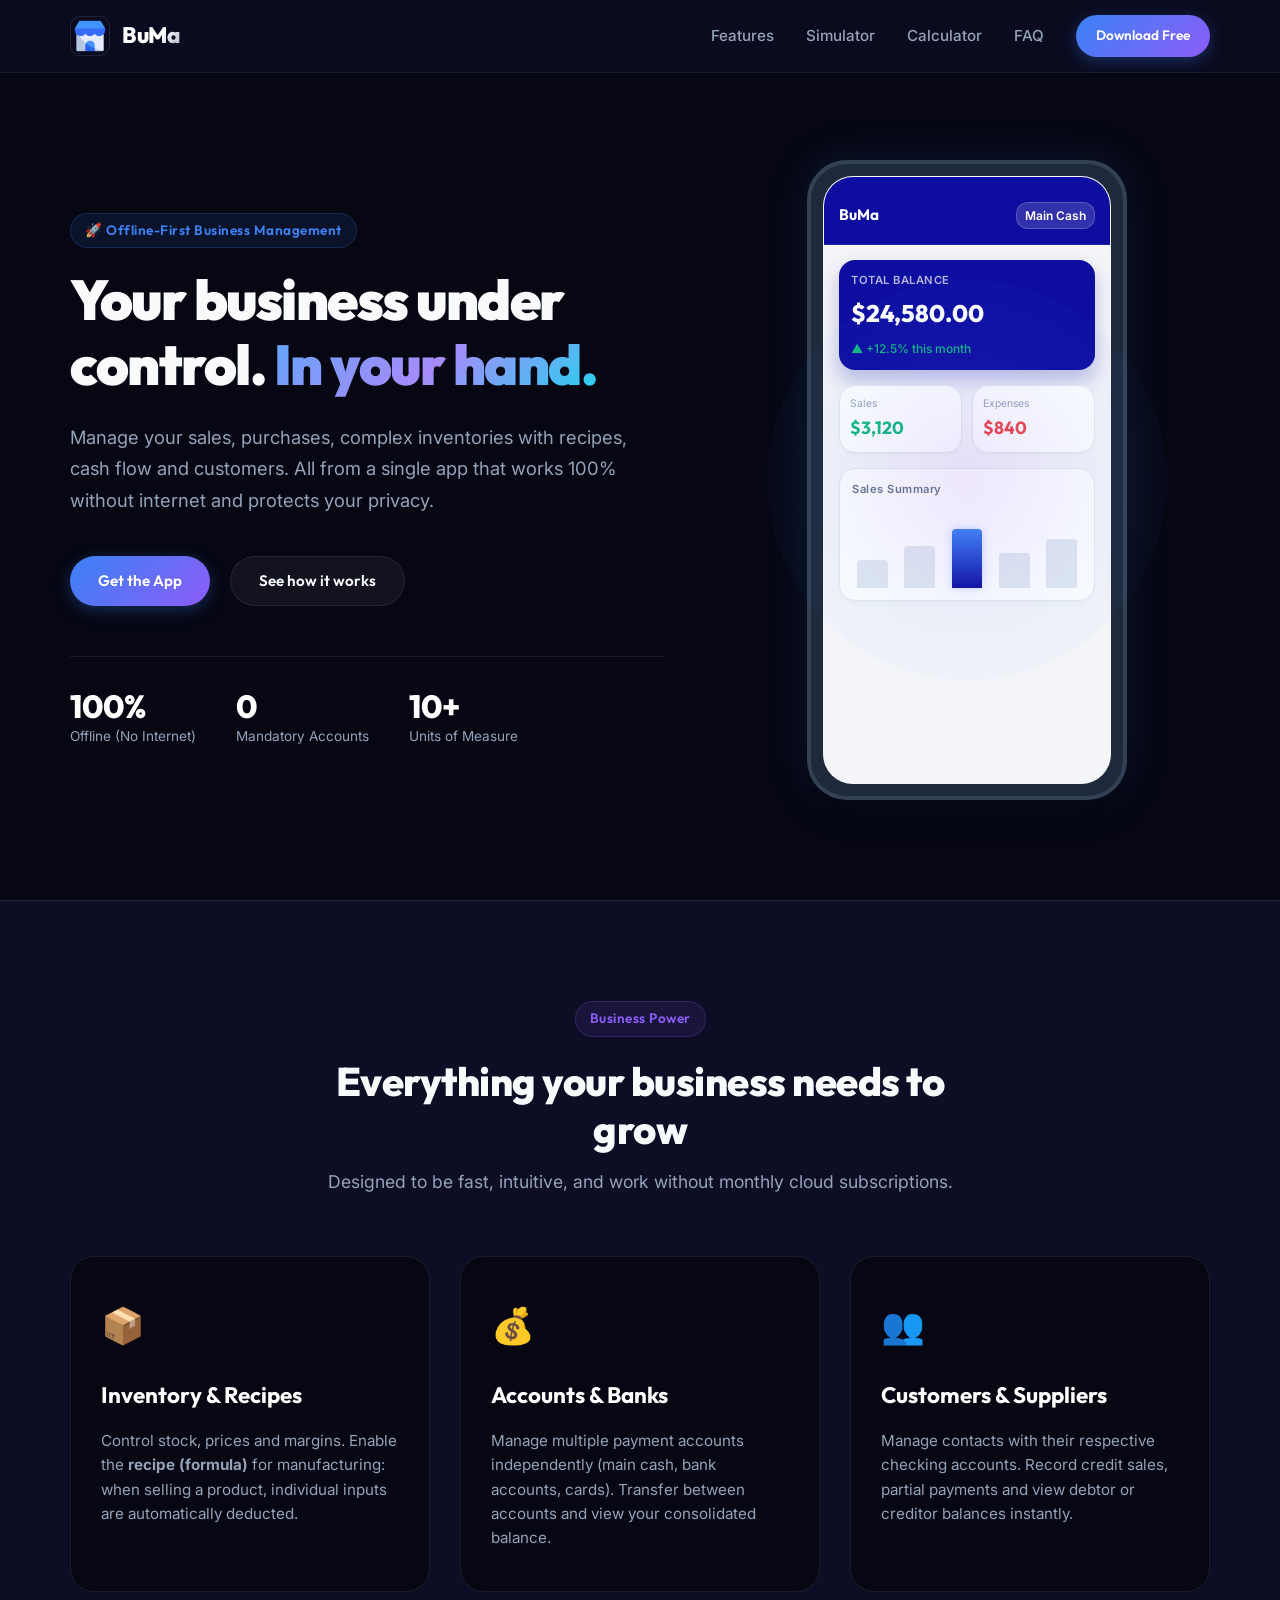
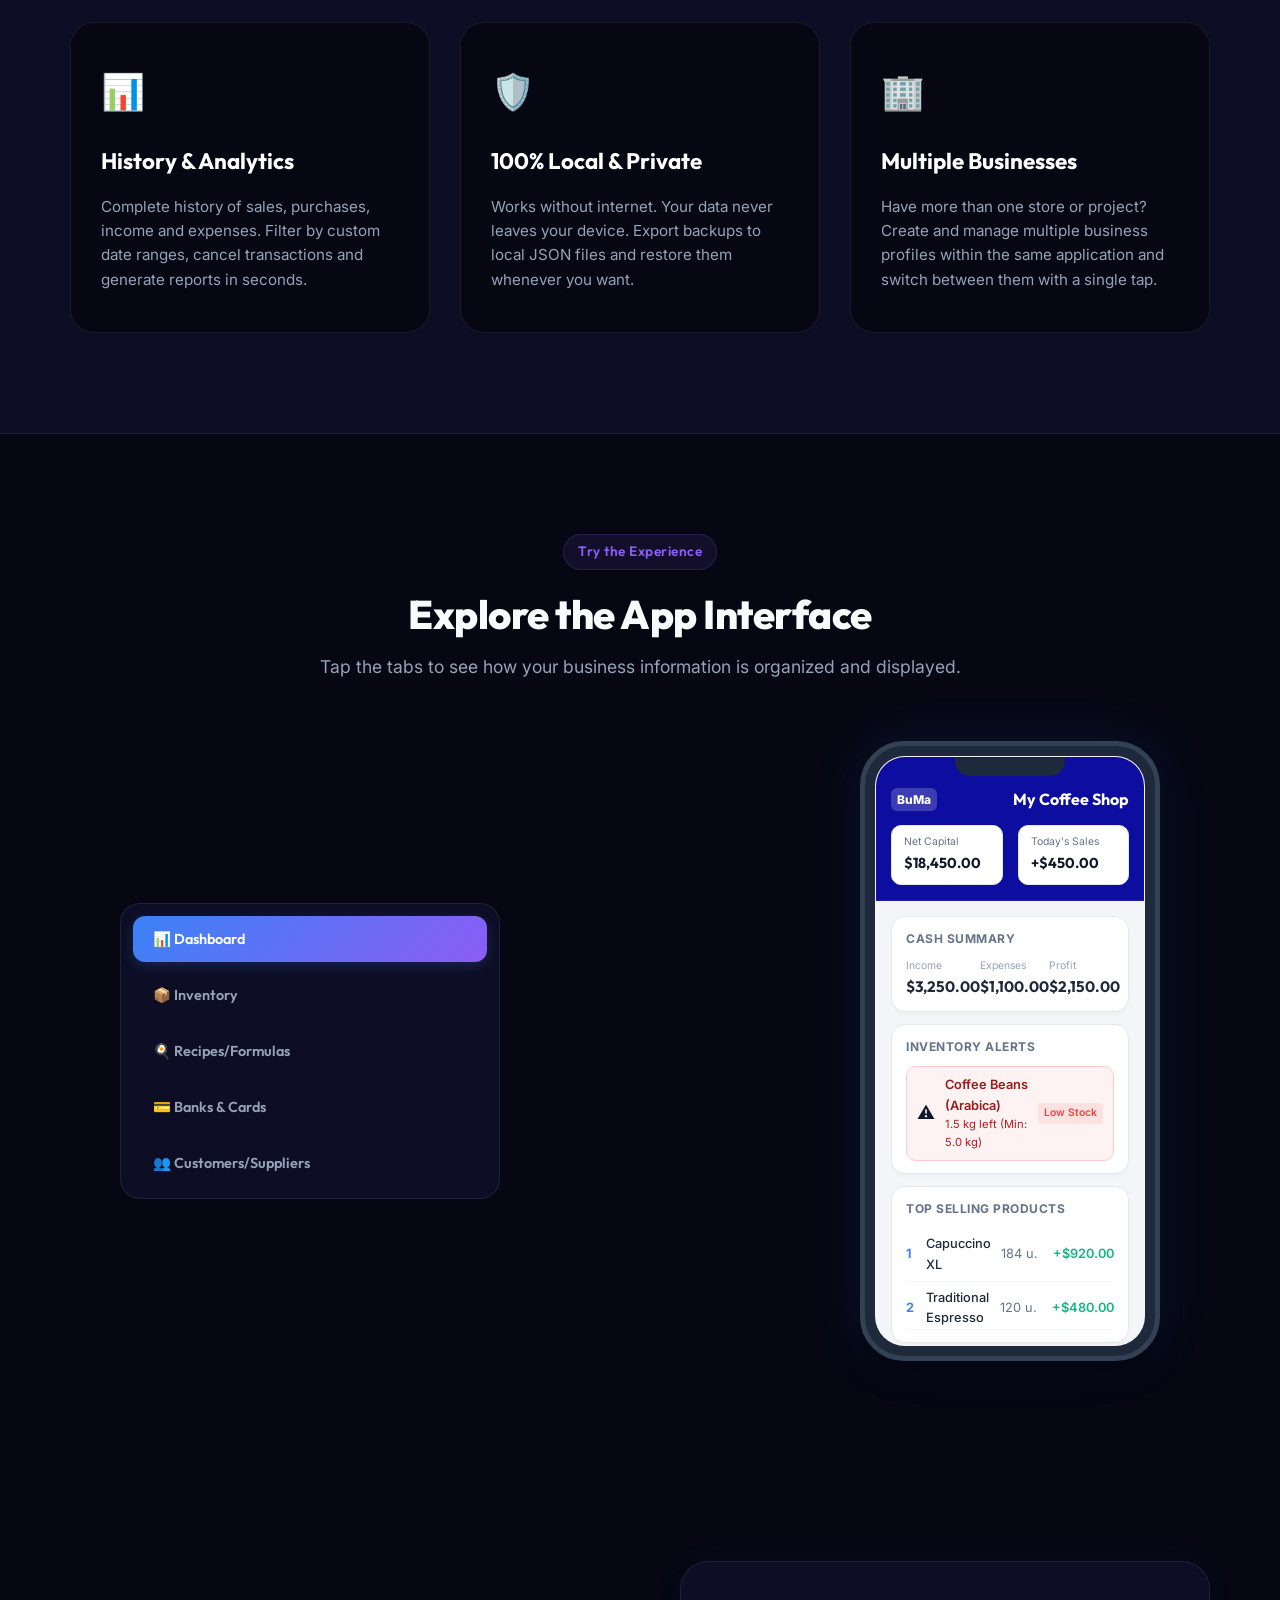
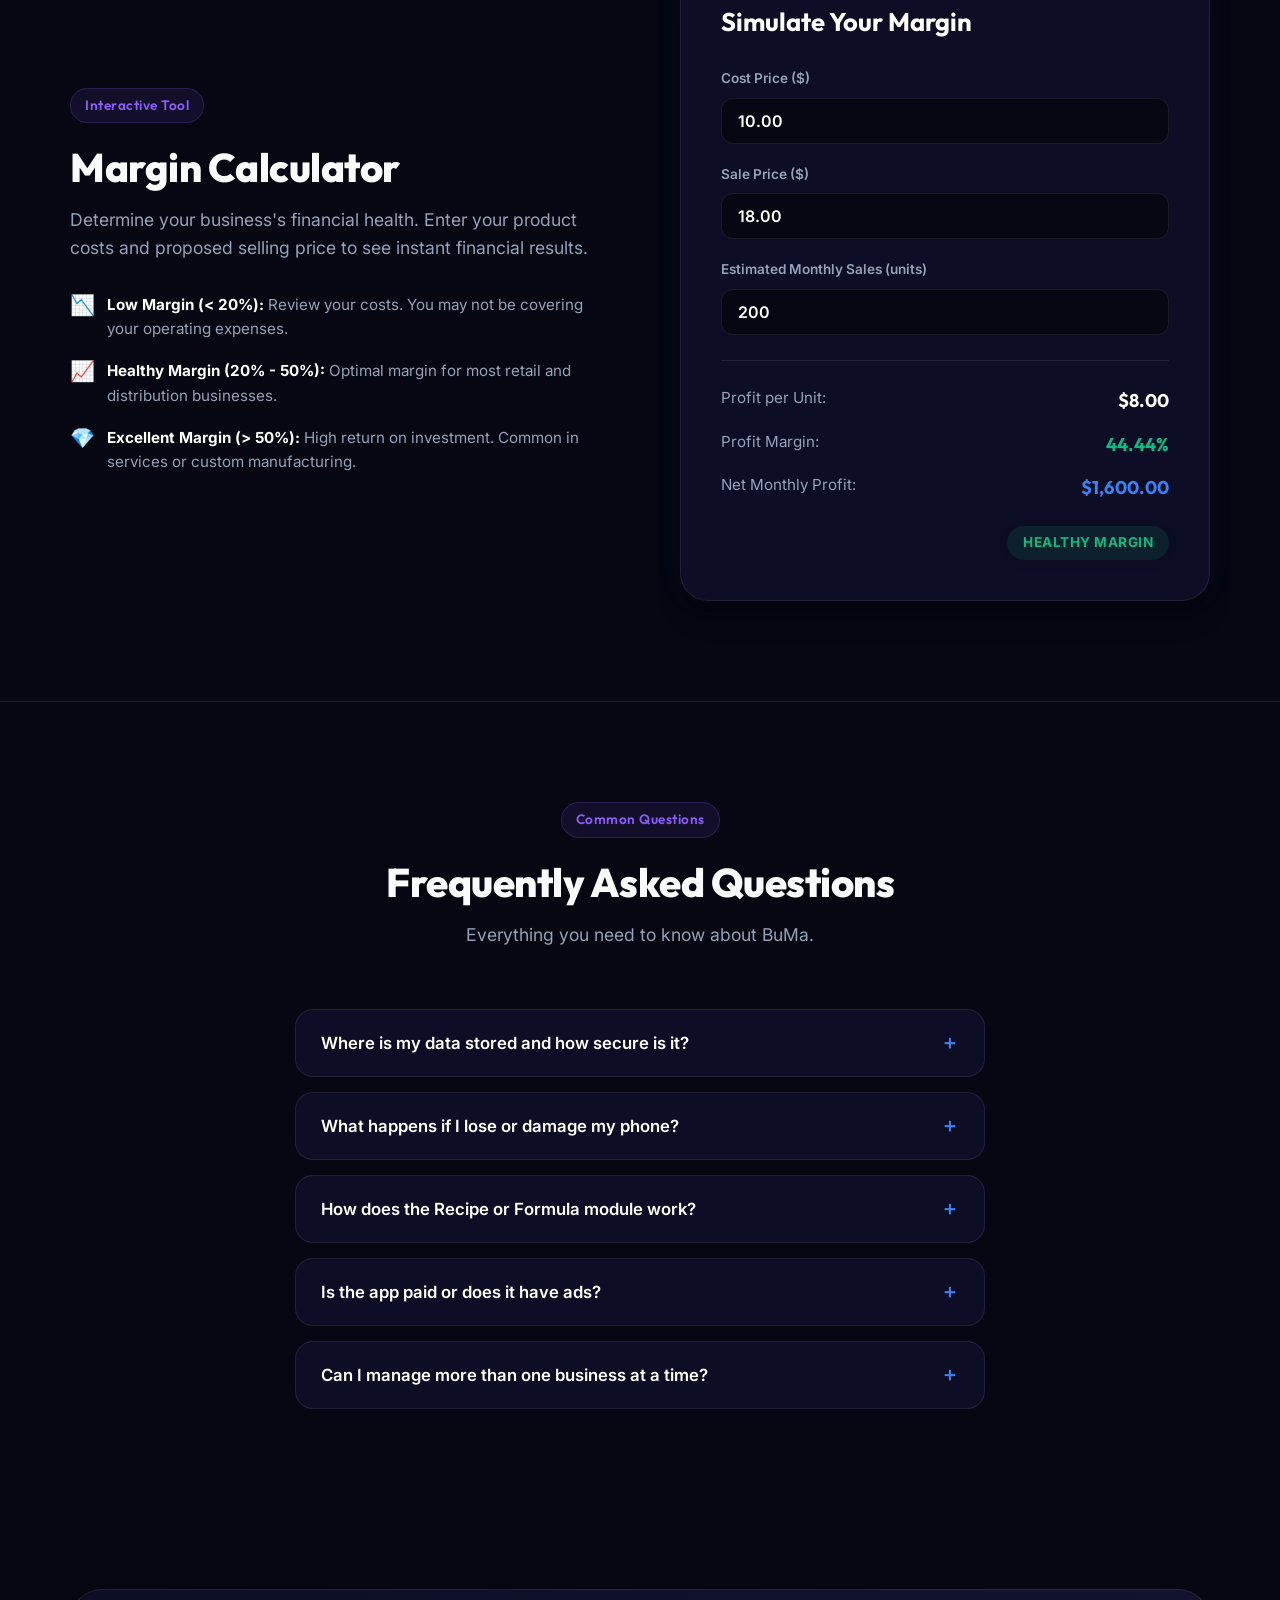
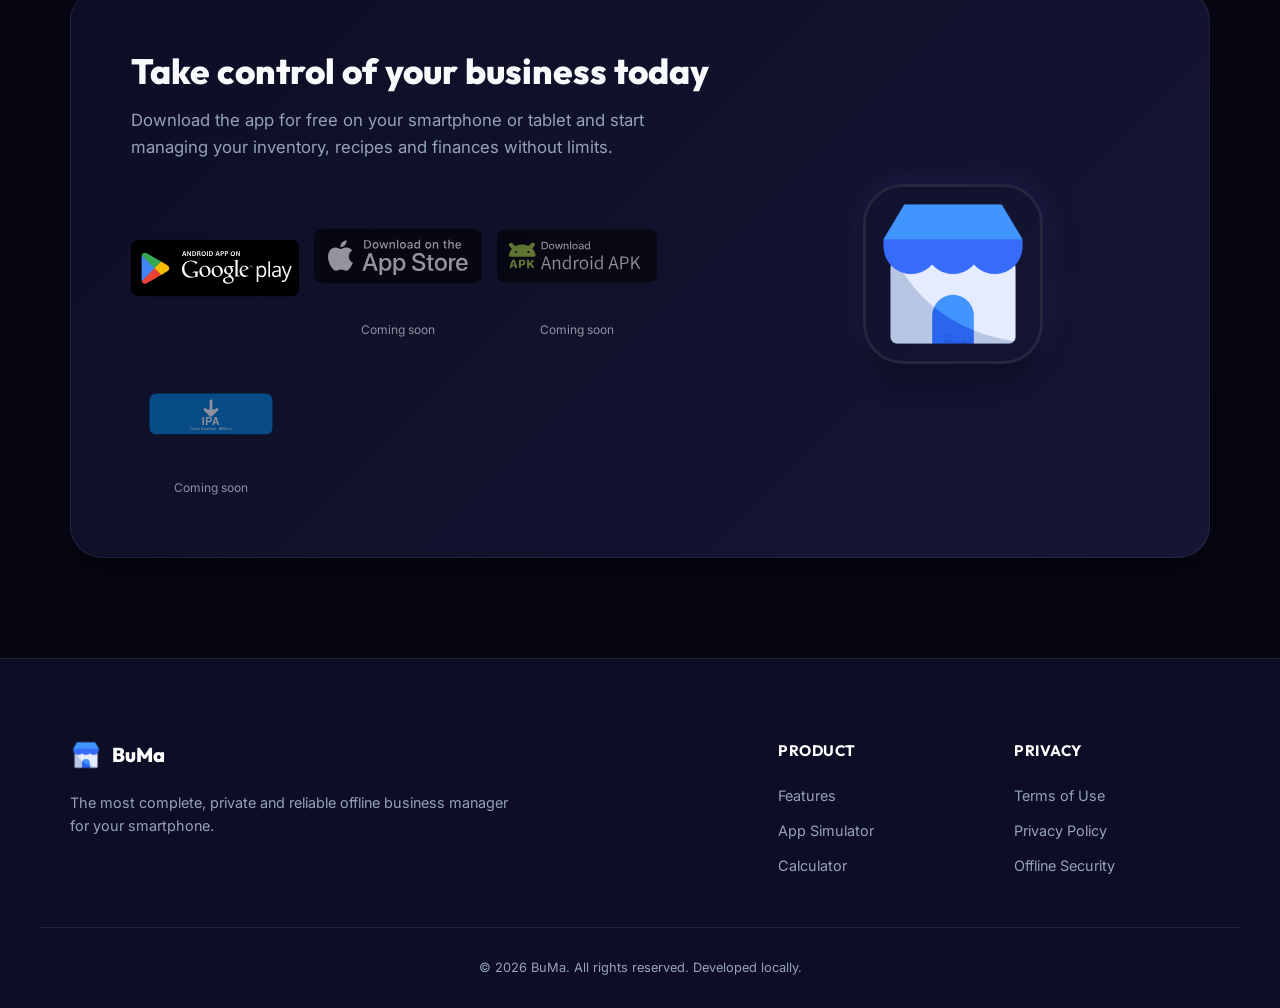
==== commit a9023184: "Enable real Google Play download link, add IPA button Google Play now points to the real, live listi" ====
--- a/index.html
+++ b/index.html
@@ -4,6 +4,7 @@
     <meta charset="UTF-8">
     <meta name="viewport" content="width=device-width, initial-scale=1.0">
     <title>BuMa - Inventory, Recipes & Finance Management Offline</title>
+    <link rel="icon" type="image/x-icon" href="favicon.ico">
     <meta name="description" content="Manage your business intelligently and 100% offline. Control inventory with recipes, cash flow, bank accounts, customers and suppliers without internet with BuMa.">
     <meta name="keywords" content="business manager, inventory control, manufacturing recipes, SME finance, offline stock control, sales app, buma, buma app">
 
@@ -653,17 +654,29 @@
                     <p class="cta-desc">Download the app for free on your smartphone or tablet and start managing your inventory, recipes and finances without limits.</p>
                     <div class="download-badge-row">
                         <!-- Play Store Button -->
-                        <a href="#" class="download-badge" id="btn-play-store">
-                            <img src="assets/google.svg" alt="Google Play" class="badge-svg-icon">
+                        <a href="https://play.google.com/store/apps/details?id=com.santech.buma" target="_blank"
+                            rel="noopener" class="download-badge" id="btn-play-store">
+                            <img src="assets/google.svg" alt="Get it on Google Play" class="badge-svg-icon">
                         </a>
                         <!-- App Store Button -->
-                        <a href="#" class="download-badge" id="btn-app-store">
-                            <img src="assets/apple.svg" alt="App Store" class="badge-svg-icon">
-                        </a>
+                        <span class="download-badge is-disabled" role="link" aria-disabled="true" title="Coming soon to the App Store">
+                            <img src="assets/apple.svg" alt="Download on the App Store (coming soon)" class="badge-svg-icon">
+                            <span class="badge-note">Coming soon</span>
+                        </span>
                         <!-- APK Direct Button -->
-                        <a href="#" class="download-badge" id="btn-apk">
-                            <img src="assets/apk.svg" alt="Direct APK" class="badge-svg-icon">
-                        </a>
+                        <!-- apk-download-badge:start -->
+                        <span class="download-badge is-disabled" role="link" aria-disabled="true" title="Direct APK download coming soon">
+                            <img src="assets/apk.svg" alt="Download the APK (coming soon)" class="badge-svg-icon">
+                            <span class="badge-note">Coming soon</span>
+                        </span>
+                        <!-- apk-download-badge:end -->
+                        <!-- IPA Direct Button (AltStore) -->
+                        <!-- ipa-download-badge:start -->
+                        <span class="download-badge is-disabled" role="link" aria-disabled="true" title="Direct IPA download coming soon">
+                            <img src="assets/ipa.svg" alt="Download the IPA (coming soon)" class="badge-svg-icon">
+                            <span class="badge-note">Coming soon</span>
+                        </span>
+                        <!-- ipa-download-badge:end -->
                     </div>
                 </div>
                 <div class="cta-banner-decor">
--- a/styles.css
+++ b/styles.css
@@ -1448,6 +1448,25 @@
     width: auto;
 }
 
+.download-badge.is-disabled {
+    cursor: default;
+    opacity: 0.55;
+    flex-direction: column;
+    align-items: center;
+    text-align: center;
+    pointer-events: none;
+}
+
+.download-badge.is-disabled:hover {
+    transform: none;
+    box-shadow: none;
+}
+
+.badge-note {
+    font-size: 0.75rem;
+    margin-top: 4px;
+}
+
 .cta-banner-decor {
     display: flex;
     justify-content: center;
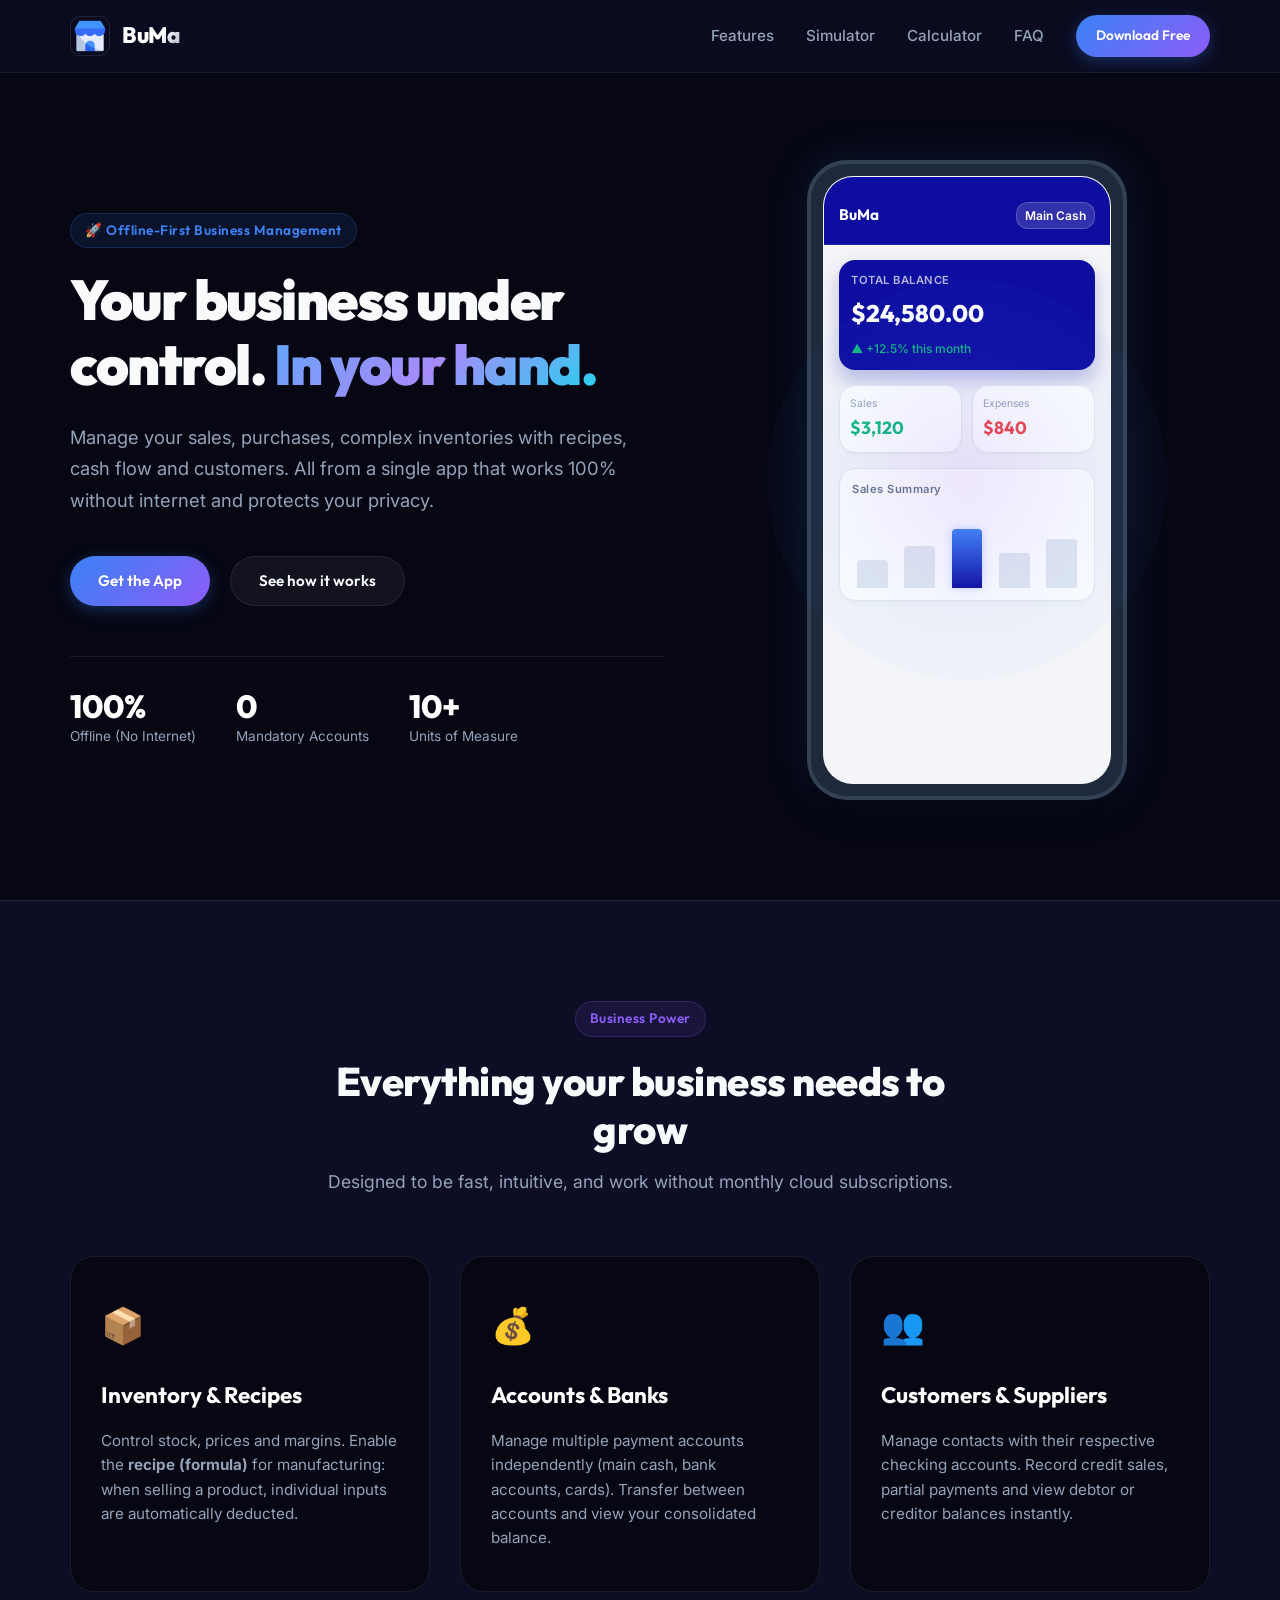
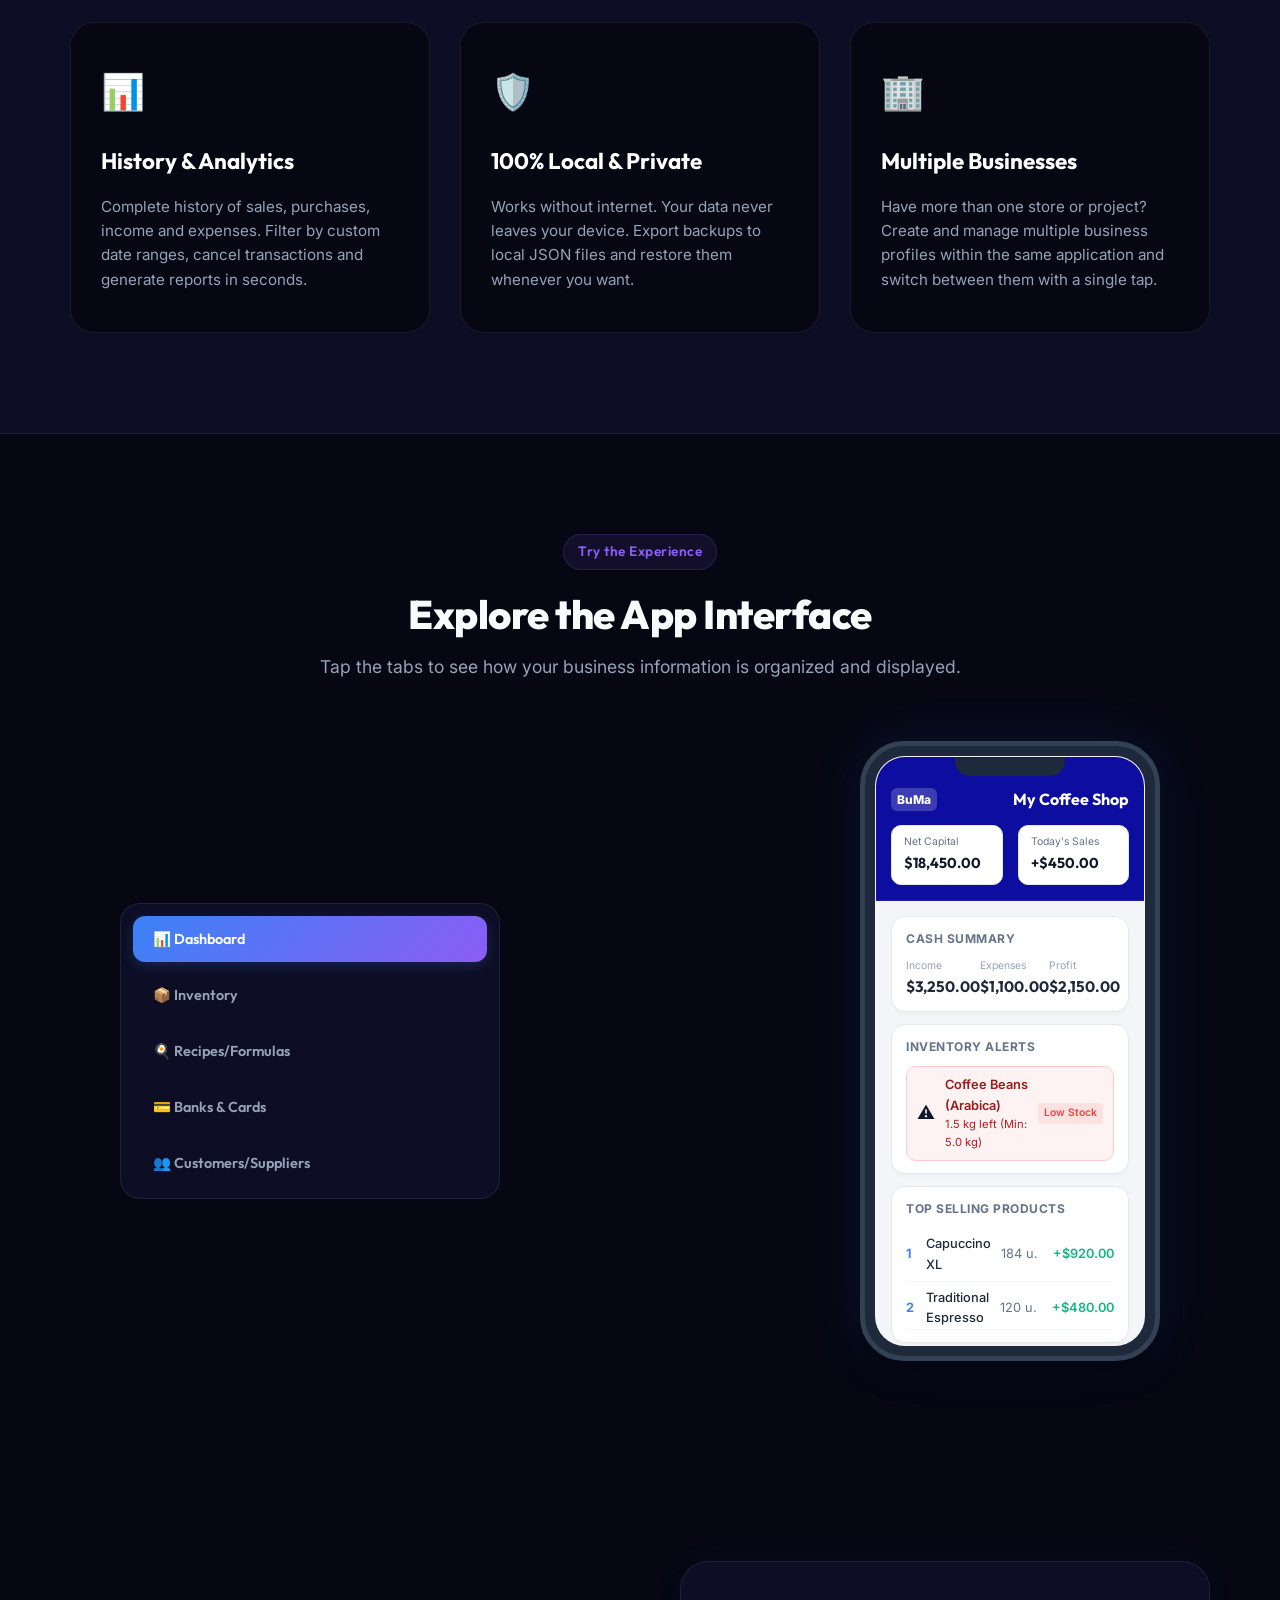
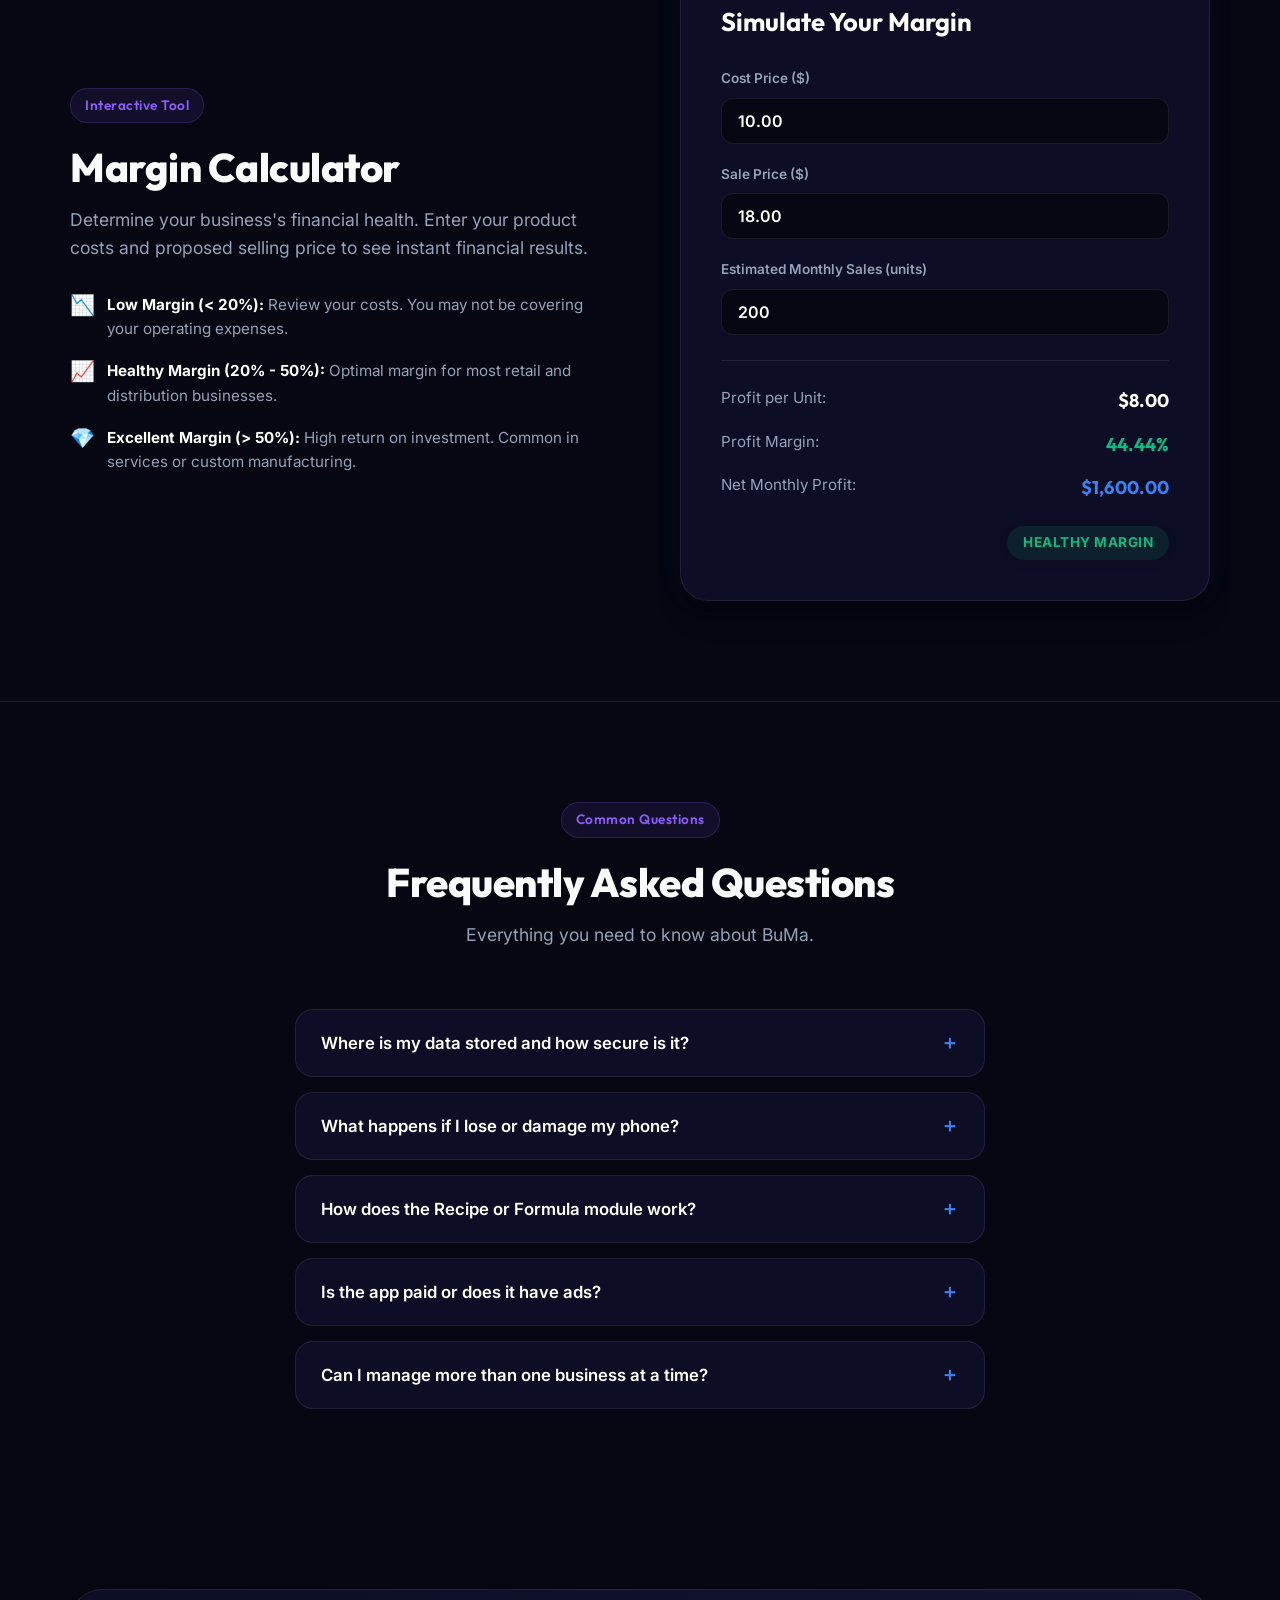
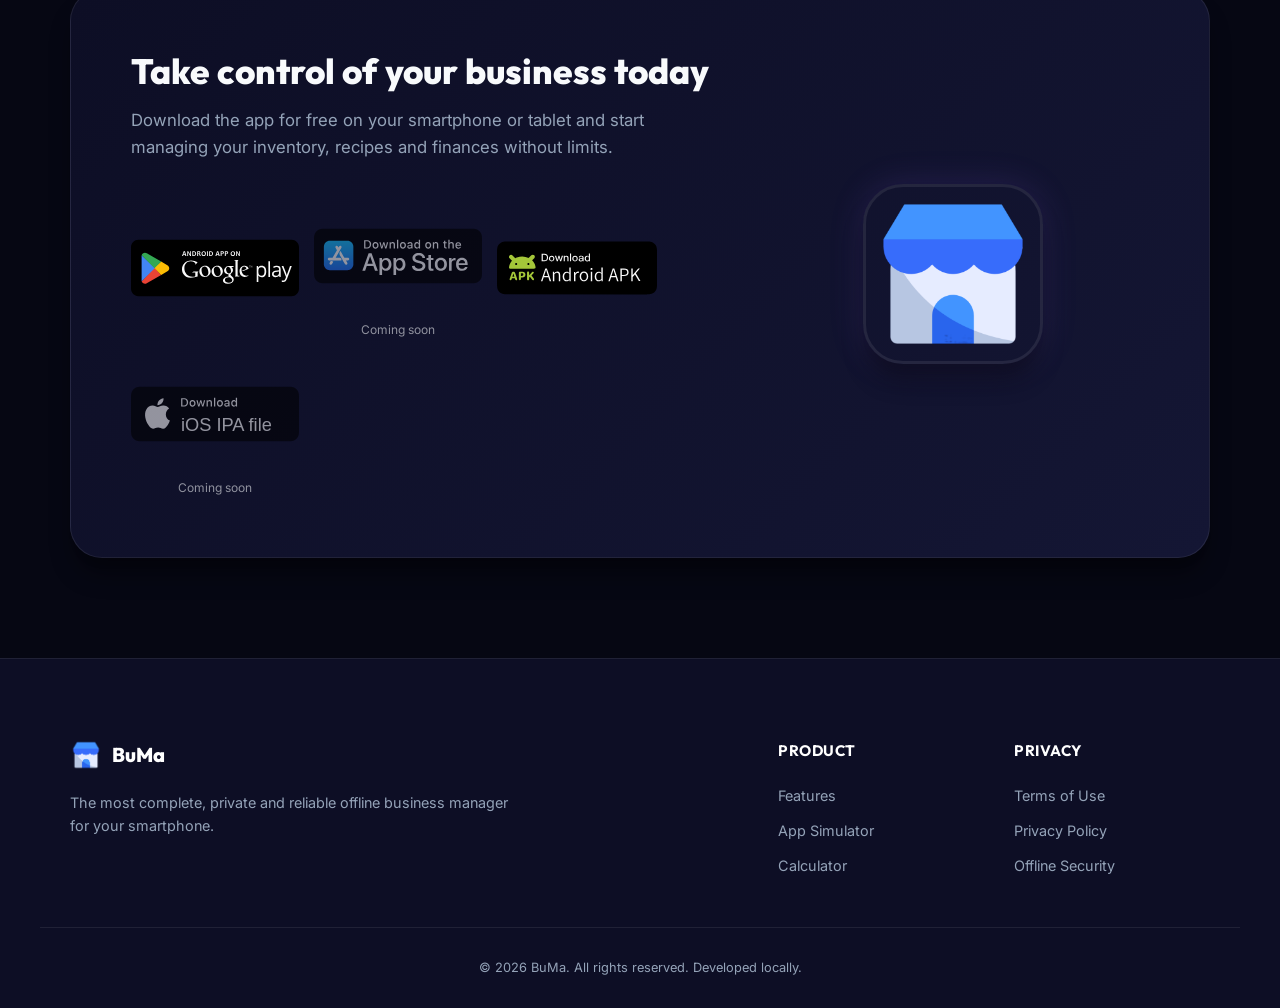
==== commit bbbe960d: "Update APK download link to com.santech.buma build 11" ====
--- a/index.html
+++ b/index.html
@@ -665,11 +665,8 @@
                         </span>
                         <!-- APK Direct Button -->
                         <!-- apk-download-badge:start -->
-                        <span class="download-badge is-disabled" role="link" aria-disabled="true" title="Direct APK download coming soon">
-                            <img src="assets/apk.svg" alt="Download the APK (coming soon)" class="badge-svg-icon">
-                            <span class="badge-note">Coming soon</span>
-                        </span>
-                        <!-- apk-download-badge:end -->
+<a href="https://github.com/santech-inc/repo/releases/download/fdroid-repo/com.santech.buma_11.apk" class="download-badge" title="Download the APK directly"><img src="assets/apk.svg" alt="Download the APK" class="badge-svg-icon"></a>
+<!-- apk-download-badge:end -->
                         <!-- IPA Direct Button (AltStore) -->
                         <!-- ipa-download-badge:start -->
                         <span class="download-badge is-disabled" role="link" aria-disabled="true" title="Direct IPA download coming soon">
